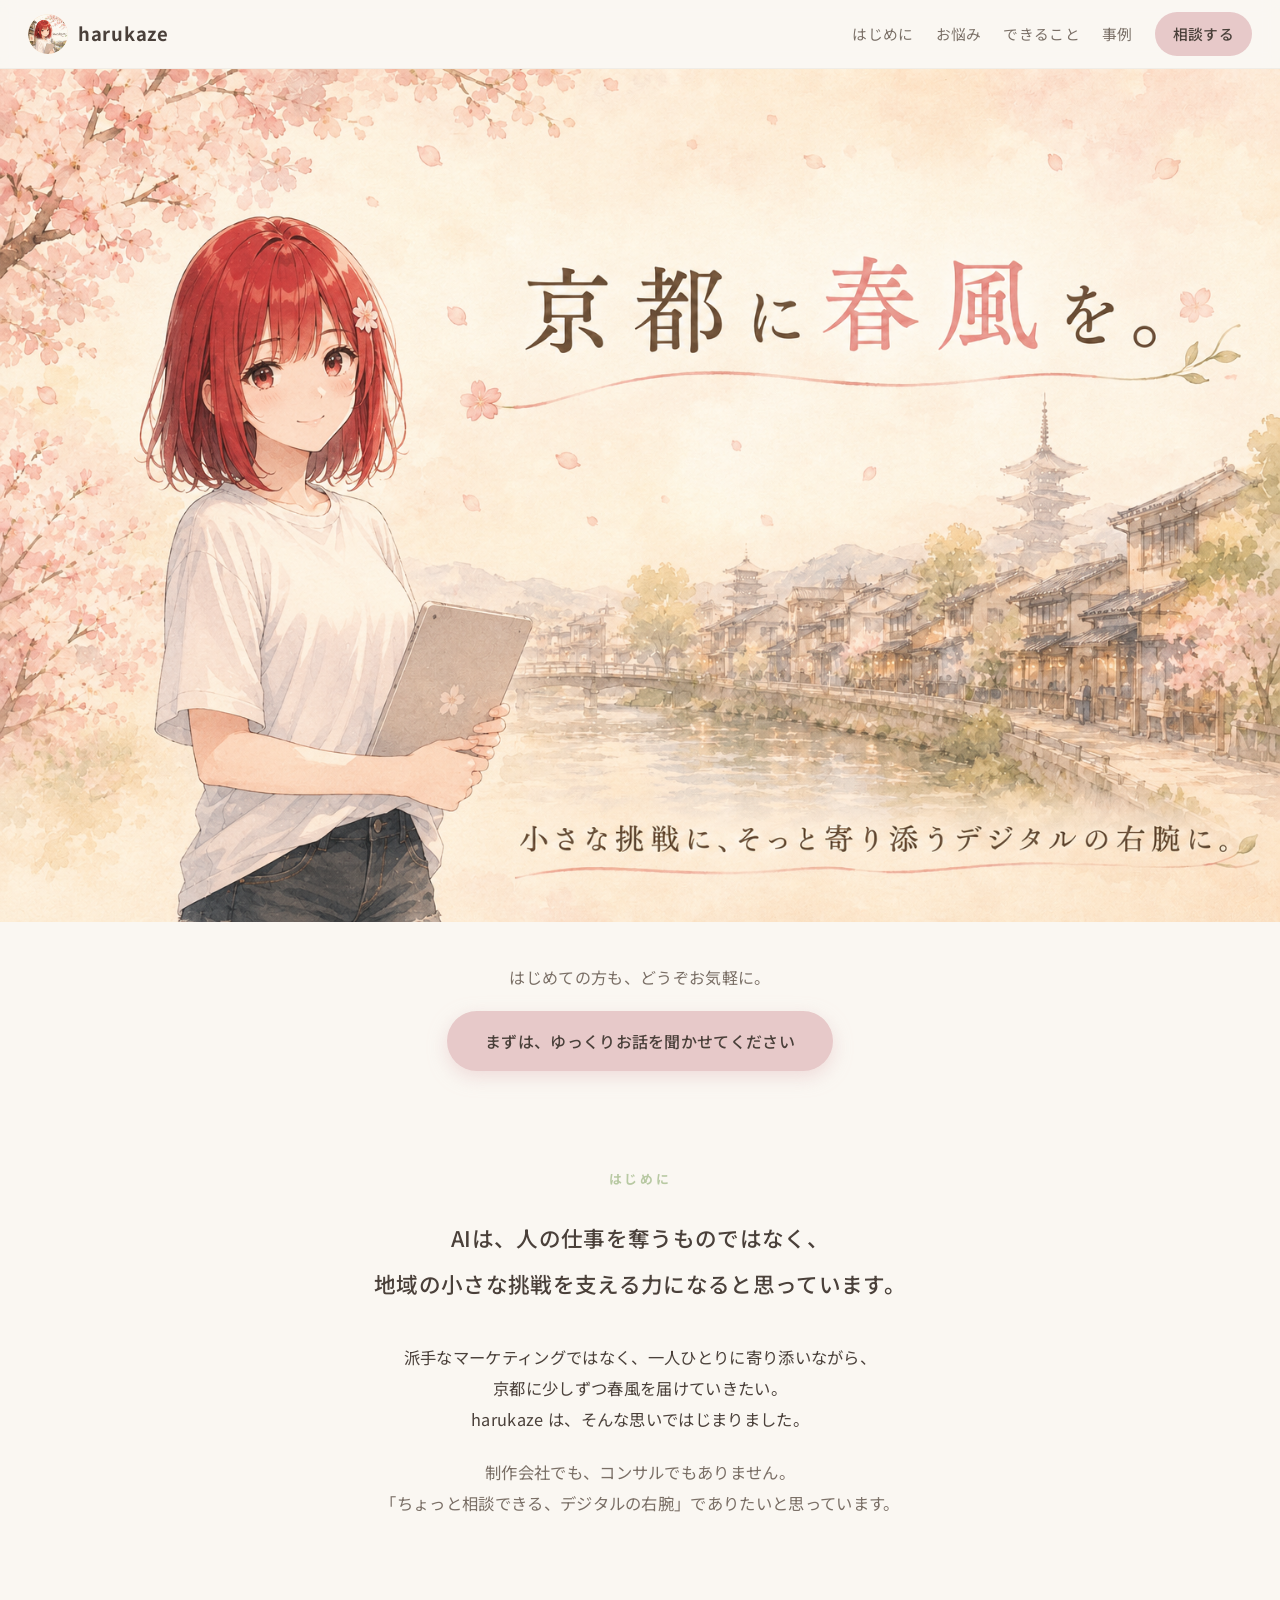
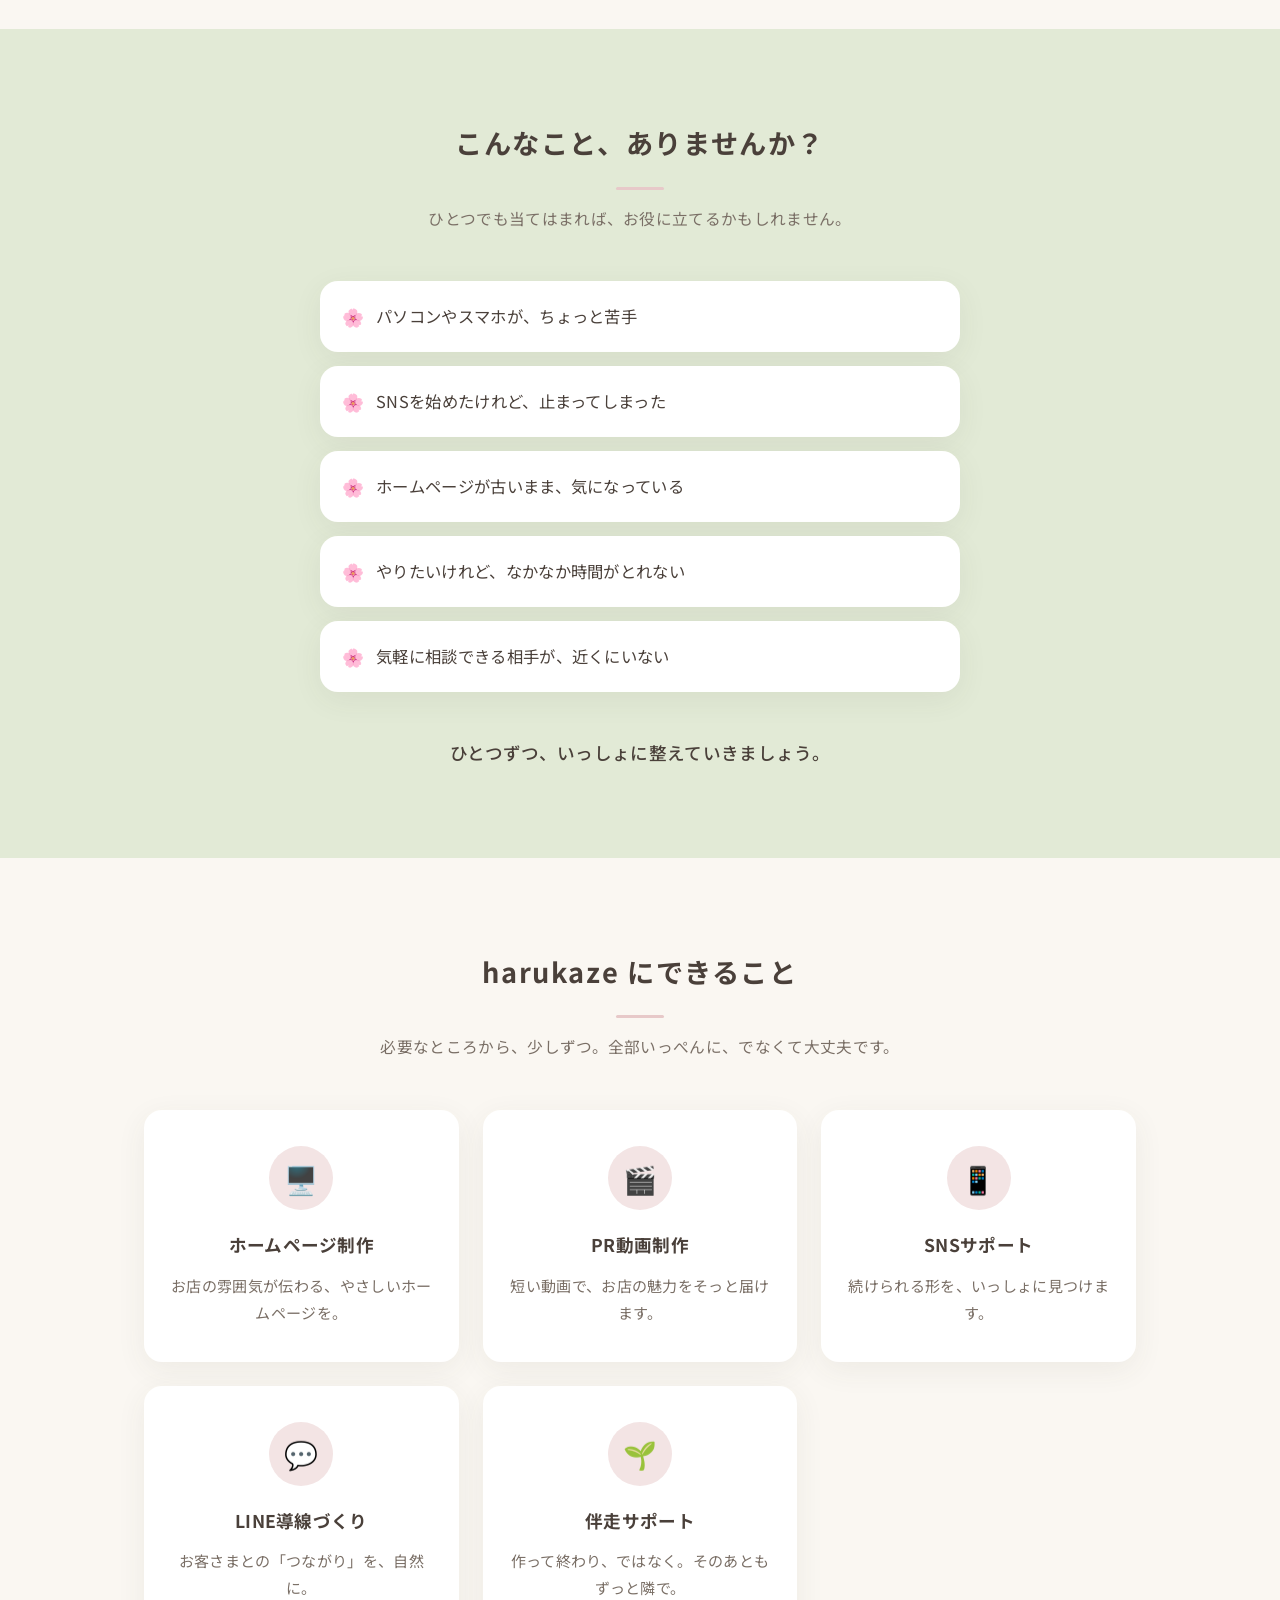
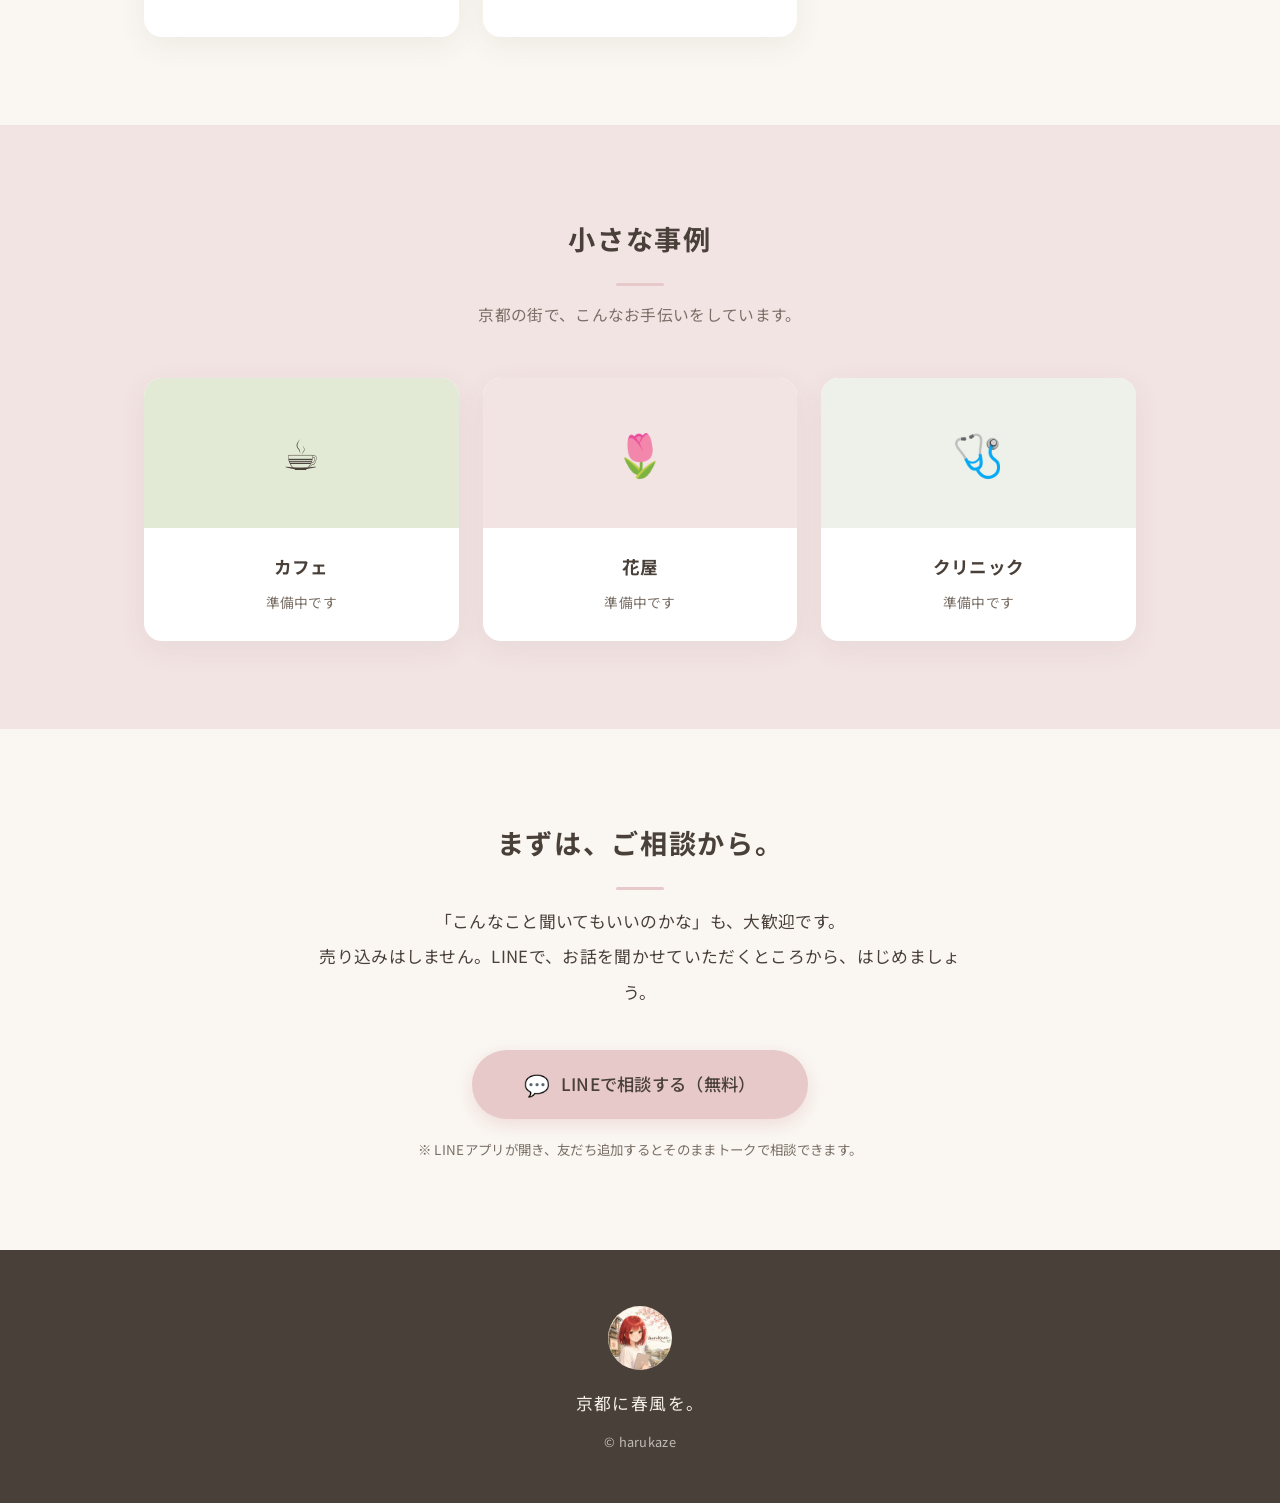
==== website/index.html @ d9de925f "LINE公式アカウントの友だち追加URLを相談ボタンに接続 Co-Authored-By: Claude Opus 4.8 <noreply@anthropic.com>" ====
<!DOCTYPE html>
<html lang="ja">
<head>
  <meta charset="UTF-8" />
  <meta name="viewport" content="width=device-width, initial-scale=1.0" />
  <title>harukaze｜京都に春風を。</title>
  <meta name="description" content="京都の小さなお店や事業者さんに、AIとデジタルの力で春風を。ホームページ・PR動画・SNS・LINE導線づくりを、一人ひとりに寄り添ってお手伝いします。まずは気軽にご相談ください。" />

  <!-- OGP -->
  <meta property="og:title" content="harukaze｜京都に春風を。" />
  <meta property="og:description" content="小さな挑戦に、そっと寄り添うデジタルの右腕に。" />
  <meta property="og:type" content="website" />
  <meta property="og:image" content="../assets/images/hero.png" />

  <!-- Fonts -->
  <link rel="preconnect" href="https://fonts.googleapis.com" />
  <link rel="preconnect" href="https://fonts.gstatic.com" crossorigin />
  <link href="https://fonts.googleapis.com/css2?family=Noto+Sans+JP:wght@400;500;700&display=swap" rel="stylesheet" />

  <link rel="icon" href="../assets/logo/harukaze-logo.png" />
  <link rel="stylesheet" href="style.css" />
</head>
<body>

  <!-- ===== ヘッダー ===== -->
  <header class="site-header">
    <a class="brand" href="#top">
      <img src="../assets/logo/harukaze-logo.png" alt="harukaze ロゴ" class="brand-logo" />
      <span class="brand-name">harukaze</span>
    </a>
    <nav class="nav">
      <a href="#about">はじめに</a>
      <a href="#worries">お悩み</a>
      <a href="#services">できること</a>
      <a href="#works">事例</a>
      <a href="#contact" class="nav-cta">相談する</a>
    </nav>
  </header>

  <main id="top">

    <!-- ===== ヒーロー ===== -->
    <section class="hero">
      <img src="../assets/images/hero.png"
           alt="京都に春風を。小さな挑戦に、そっと寄り添うデジタルの右腕に。"
           class="hero-img" />
      <div class="hero-cta">
        <p class="hero-lead">はじめての方も、どうぞお気軽に。</p>
        <a href="#contact" class="btn btn-primary">まずは、ゆっくりお話を聞かせてください</a>
      </div>
    </section>

    <!-- ===== はじめに（ビジョン） ===== -->
    <section id="about" class="section section-about">
      <div class="container narrow">
        <p class="section-eyebrow">はじめに</p>
        <p class="lead-text">
          AIは、人の仕事を奪うものではなく、<br />
          地域の小さな挑戦を支える力になると思っています。
        </p>
        <p class="body-text">
          派手なマーケティングではなく、一人ひとりに寄り添いながら、<br class="pc-only" />
          京都に少しずつ春風を届けていきたい。<br />
          harukaze は、そんな思いではじまりました。
        </p>
        <p class="body-text soft">
          制作会社でも、コンサルでもありません。<br />
          「ちょっと相談できる、デジタルの右腕」でありたいと思っています。
        </p>
      </div>
    </section>

    <!-- ===== こんなお悩み ===== -->
    <section id="worries" class="section section-worries">
      <div class="container">
        <h2 class="section-title">こんなこと、ありませんか？</h2>
        <p class="section-sub">ひとつでも当てはまれば、お役に立てるかもしれません。</p>
        <ul class="worry-list">
          <li class="worry-card">パソコンやスマホが、ちょっと苦手</li>
          <li class="worry-card">SNSを始めたけれど、止まってしまった</li>
          <li class="worry-card">ホームページが古いまま、気になっている</li>
          <li class="worry-card">やりたいけれど、なかなか時間がとれない</li>
          <li class="worry-card">気軽に相談できる相手が、近くにいない</li>
        </ul>
        <p class="worry-foot">
          ひとつずつ、いっしょに整えていきましょう。
        </p>
      </div>
    </section>

    <!-- ===== できること ===== -->
    <section id="services" class="section section-services">
      <div class="container">
        <h2 class="section-title">harukaze にできること</h2>
        <p class="section-sub">必要なところから、少しずつ。全部いっぺんに、でなくて大丈夫です。</p>

        <div class="service-grid">
          <article class="service-card">
            <span class="service-icon" aria-hidden="true">🖥️</span>
            <h3>ホームページ制作</h3>
            <p>お店の雰囲気が伝わる、やさしいホームページを。</p>
          </article>
          <article class="service-card">
            <span class="service-icon" aria-hidden="true">🎬</span>
            <h3>PR動画制作</h3>
            <p>短い動画で、お店の魅力をそっと届けます。</p>
          </article>
          <article class="service-card">
            <span class="service-icon" aria-hidden="true">📱</span>
            <h3>SNSサポート</h3>
            <p>続けられる形を、いっしょに見つけます。</p>
          </article>
          <article class="service-card">
            <span class="service-icon" aria-hidden="true">💬</span>
            <h3>LINE導線づくり</h3>
            <p>お客さまとの「つながり」を、自然に。</p>
          </article>
          <article class="service-card">
            <span class="service-icon" aria-hidden="true">🌱</span>
            <h3>伴走サポート</h3>
            <p>作って終わり、ではなく。そのあともずっと隣で。</p>
          </article>
        </div>
      </div>
    </section>

    <!-- ===== 事例 ===== -->
    <section id="works" class="section section-works">
      <div class="container">
        <h2 class="section-title">小さな事例</h2>
        <p class="section-sub">京都の街で、こんなお手伝いをしています。</p>

        <div class="work-grid">
          <article class="work-card">
            <div class="work-thumb work-thumb-cafe" aria-hidden="true">☕</div>
            <h3>カフェ</h3>
            <p class="work-status">準備中です</p>
          </article>
          <article class="work-card">
            <div class="work-thumb work-thumb-flower" aria-hidden="true">🌷</div>
            <h3>花屋</h3>
            <p class="work-status">準備中です</p>
          </article>
          <article class="work-card">
            <div class="work-thumb work-thumb-clinic" aria-hidden="true">🩺</div>
            <h3>クリニック</h3>
            <p class="work-status">準備中です</p>
          </article>
        </div>
      </div>
    </section>

    <!-- ===== お問い合わせ ===== -->
    <section id="contact" class="section section-contact">
      <div class="container narrow">
        <h2 class="section-title">まずは、ご相談から。</h2>
        <p class="contact-text">
          「こんなこと聞いてもいいのかな」も、大歓迎です。<br />
          売り込みはしません。LINEで、お話を聞かせていただくところから、はじめましょう。
        </p>
        <a href="https://lin.ee/qyhQEqS" class="btn btn-line btn-large" target="_blank" rel="noopener">
          <span class="btn-icon" aria-hidden="true">💬</span>
          LINEで相談する（無料）
        </a>
        <p class="contact-note">※ LINEアプリが開き、友だち追加するとそのままトークで相談できます。</p>
      </div>
    </section>

  </main>

  <!-- ===== フッター ===== -->
  <footer class="site-footer">
    <img src="../assets/logo/harukaze-logo.png" alt="harukaze ロゴ" class="footer-logo" />
    <p class="footer-copy">京都に春風を。</p>
    <p class="footer-small">&copy; harukaze</p>
  </footer>

</body>
</html>
---- website/style.css ----
/* ===========================================================
   harukaze — TOP page
   優先順位: 安心感 > 親しみやすさ > 京都らしさ > 温かみ > シンプルさ
   =========================================================== */

:root {
  --bg:        #FAF7F2; /* 背景 */
  --sakura:    #E7C9C9; /* 桜色 */
  --wakakusa:  #B8C9A3; /* 若草色 */
  --brown:     #4A403A; /* ダークブラウン（文字） */

  --sakura-soft:   #F3E4E4;
  --wakakusa-soft: #E2EAD6;
  --brown-soft:    #7A6F66;

  --card:      #FFFFFF;
  --shadow:    0 8px 30px rgba(74, 64, 58, 0.07);
  --radius:    18px;

  --maxw:      1040px;
  --maxw-narrow: 720px;
}

* { box-sizing: border-box; }

html { scroll-behavior: smooth; }

body {
  margin: 0;
  font-family: "Noto Sans JP", system-ui, sans-serif;
  color: var(--brown);
  background: var(--bg);
  line-height: 1.9;
  font-weight: 400;
  letter-spacing: 0.02em;
  -webkit-font-smoothing: antialiased;
}

img { max-width: 100%; display: block; }

a { color: inherit; text-decoration: none; }

.container {
  width: 100%;
  max-width: var(--maxw);
  margin: 0 auto;
  padding: 0 24px;
}
.container.narrow { max-width: var(--maxw-narrow); }

.pc-only { display: inline; }
@media (max-width: 600px) { .pc-only { display: none; } }

/* ===== ヘッダー ===== */
.site-header {
  position: sticky;
  top: 0;
  z-index: 50;
  display: flex;
  align-items: center;
  justify-content: space-between;
  padding: 12px 28px;
  background: rgba(250, 247, 242, 0.85);
  backdrop-filter: blur(8px);
  border-bottom: 1px solid rgba(74, 64, 58, 0.06);
}
.brand { display: flex; align-items: center; gap: 10px; }
.brand-logo { width: 40px; height: 40px; border-radius: 50%; object-fit: cover; }
.brand-name { font-weight: 700; font-size: 1.15rem; letter-spacing: 0.04em; }

.nav { display: flex; align-items: center; gap: 22px; }
.nav a { font-size: 0.92rem; color: var(--brown-soft); transition: color 0.2s ease; }
.nav a:hover { color: var(--brown); }
.nav-cta {
  background: var(--sakura);
  color: var(--brown) !important;
  padding: 8px 18px;
  border-radius: 999px;
  font-weight: 500;
}
.nav-cta:hover { background: #dfb9b9; }

@media (max-width: 720px) {
  .nav { gap: 14px; }
  .nav a:not(.nav-cta) { display: none; }
}

/* ===== ヒーロー ===== */
.hero { position: relative; }
.hero-img { width: 100%; height: auto; }

.hero-cta {
  text-align: center;
  padding: 40px 24px 8px;
}
.hero-lead {
  margin: 0 0 18px;
  color: var(--brown-soft);
  font-size: 1rem;
}

/* ===== 共通セクション ===== */
.section { padding: 88px 0; }
@media (max-width: 600px) { .section { padding: 60px 0; } }

.section-eyebrow {
  text-align: center;
  color: var(--wakakusa);
  font-weight: 700;
  letter-spacing: 0.2em;
  font-size: 0.8rem;
  margin: 0 0 24px;
}
.section-title {
  text-align: center;
  font-size: 1.7rem;
  font-weight: 700;
  margin: 0 0 14px;
  letter-spacing: 0.06em;
}
.section-title::after {
  content: "";
  display: block;
  width: 48px;
  height: 3px;
  margin: 18px auto 0;
  border-radius: 3px;
  background: var(--sakura);
}
.section-sub {
  text-align: center;
  color: var(--brown-soft);
  margin: 0 0 48px;
  font-size: 0.98rem;
}

/* ===== はじめに ===== */
.section-about { background: var(--bg); }
.section-about .lead-text {
  text-align: center;
  font-size: 1.35rem;
  font-weight: 500;
  line-height: 2.1;
  margin: 0 0 36px;
}
.section-about .body-text {
  text-align: center;
  font-size: 1.02rem;
  margin: 0 0 22px;
}
.section-about .body-text.soft { color: var(--brown-soft); }

/* ===== お悩み ===== */
.section-worries { background: var(--wakakusa-soft); }
.worry-list {
  list-style: none;
  margin: 0 auto;
  padding: 0;
  max-width: 640px;
  display: flex;
  flex-direction: column;
  gap: 14px;
}
.worry-card {
  background: var(--card);
  border-radius: var(--radius);
  padding: 20px 26px;
  box-shadow: var(--shadow);
  font-size: 1.02rem;
  position: relative;
  padding-left: 56px;
}
.worry-card::before {
  content: "🌸";
  position: absolute;
  left: 22px;
  top: 50%;
  transform: translateY(-50%);
  font-size: 1.1rem;
}
.worry-foot {
  text-align: center;
  margin: 44px 0 0;
  font-size: 1.1rem;
  font-weight: 500;
}

/* ===== できること ===== */
.section-services { background: var(--bg); }
.service-grid {
  display: grid;
  grid-template-columns: repeat(3, 1fr);
  gap: 24px;
}
@media (max-width: 860px) { .service-grid { grid-template-columns: repeat(2, 1fr); } }
@media (max-width: 540px) { .service-grid { grid-template-columns: 1fr; } }

.service-card {
  background: var(--card);
  border-radius: var(--radius);
  padding: 36px 26px;
  text-align: center;
  box-shadow: var(--shadow);
  transition: transform 0.25s ease, box-shadow 0.25s ease;
}
.service-card:hover {
  transform: translateY(-4px);
  box-shadow: 0 14px 36px rgba(74, 64, 58, 0.1);
}
.service-icon {
  display: flex;
  align-items: center;
  justify-content: center;
  width: 64px;
  height: 64px;
  border-radius: 50%;
  background: var(--sakura-soft);
  font-size: 1.7rem;
  margin: 0 auto 18px;
  line-height: 1;
  text-align: center;
}
.service-card h3 { margin: 0 0 10px; font-size: 1.1rem; font-weight: 700; }
.service-card p { margin: 0; color: var(--brown-soft); font-size: 0.94rem; line-height: 1.8; }

/* ===== 事例 ===== */
.section-works { background: var(--sakura-soft); }
.work-grid {
  display: grid;
  grid-template-columns: repeat(3, 1fr);
  gap: 24px;
}
@media (max-width: 700px) { .work-grid { grid-template-columns: 1fr; } }

.work-card {
  background: var(--card);
  border-radius: var(--radius);
  overflow: hidden;
  box-shadow: var(--shadow);
  text-align: center;
  padding-bottom: 26px;
}
.work-thumb {
  height: 150px;
  display: flex;
  align-items: center;
  justify-content: center;
  font-size: 2.6rem;
}
.work-thumb-cafe   { background: var(--wakakusa-soft); }
.work-thumb-flower { background: var(--sakura-soft); }
.work-thumb-clinic { background: #EEF1EA; }
.work-card h3 { margin: 22px 0 6px; font-size: 1.1rem; }
.work-status {
  margin: 0;
  color: var(--brown-soft);
  font-size: 0.86rem;
}

/* ===== お問い合わせ ===== */
.section-contact {
  background: var(--bg);
  text-align: center;
}
.contact-text {
  font-size: 1.05rem;
  margin: 0 0 40px;
  line-height: 2.1;
}
.contact-note {
  margin: 18px 0 0;
  color: var(--brown-soft);
  font-size: 0.84rem;
}

/* ===== ボタン ===== */
.btn {
  display: inline-block;
  border-radius: 999px;
  padding: 15px 38px;
  font-size: 1rem;
  font-weight: 500;
  cursor: pointer;
  transition: transform 0.2s ease, box-shadow 0.2s ease, background 0.2s ease;
}
.btn-primary {
  background: var(--sakura);
  color: var(--brown);
  box-shadow: 0 6px 18px rgba(231, 201, 201, 0.6);
}
.btn-primary:hover {
  transform: translateY(-2px);
  background: #e0bcbc;
}
.btn-large { padding: 18px 52px; font-size: 1.08rem; }

/* LINE相談ボタン（世界観に合わせ桜色ベース） */
.btn-line {
  background: var(--sakura);
  color: var(--brown);
  box-shadow: 0 6px 18px rgba(231, 201, 201, 0.6);
  display: inline-flex;
  align-items: center;
  gap: 10px;
}
.btn-line:hover {
  transform: translateY(-2px);
  background: #e0bcbc;
}
.btn-icon { font-size: 1.2em; line-height: 1; }

/* ===== フッター ===== */
.site-footer {
  text-align: center;
  padding: 56px 24px 48px;
  background: var(--brown);
  color: #F4EFE9;
}
.footer-logo { width: 64px; height: 64px; border-radius: 50%; margin: 0 auto 18px; }
.footer-copy { margin: 0 0 10px; font-size: 1.05rem; letter-spacing: 0.08em; }
.footer-small { margin: 0; font-size: 0.8rem; opacity: 0.7; }
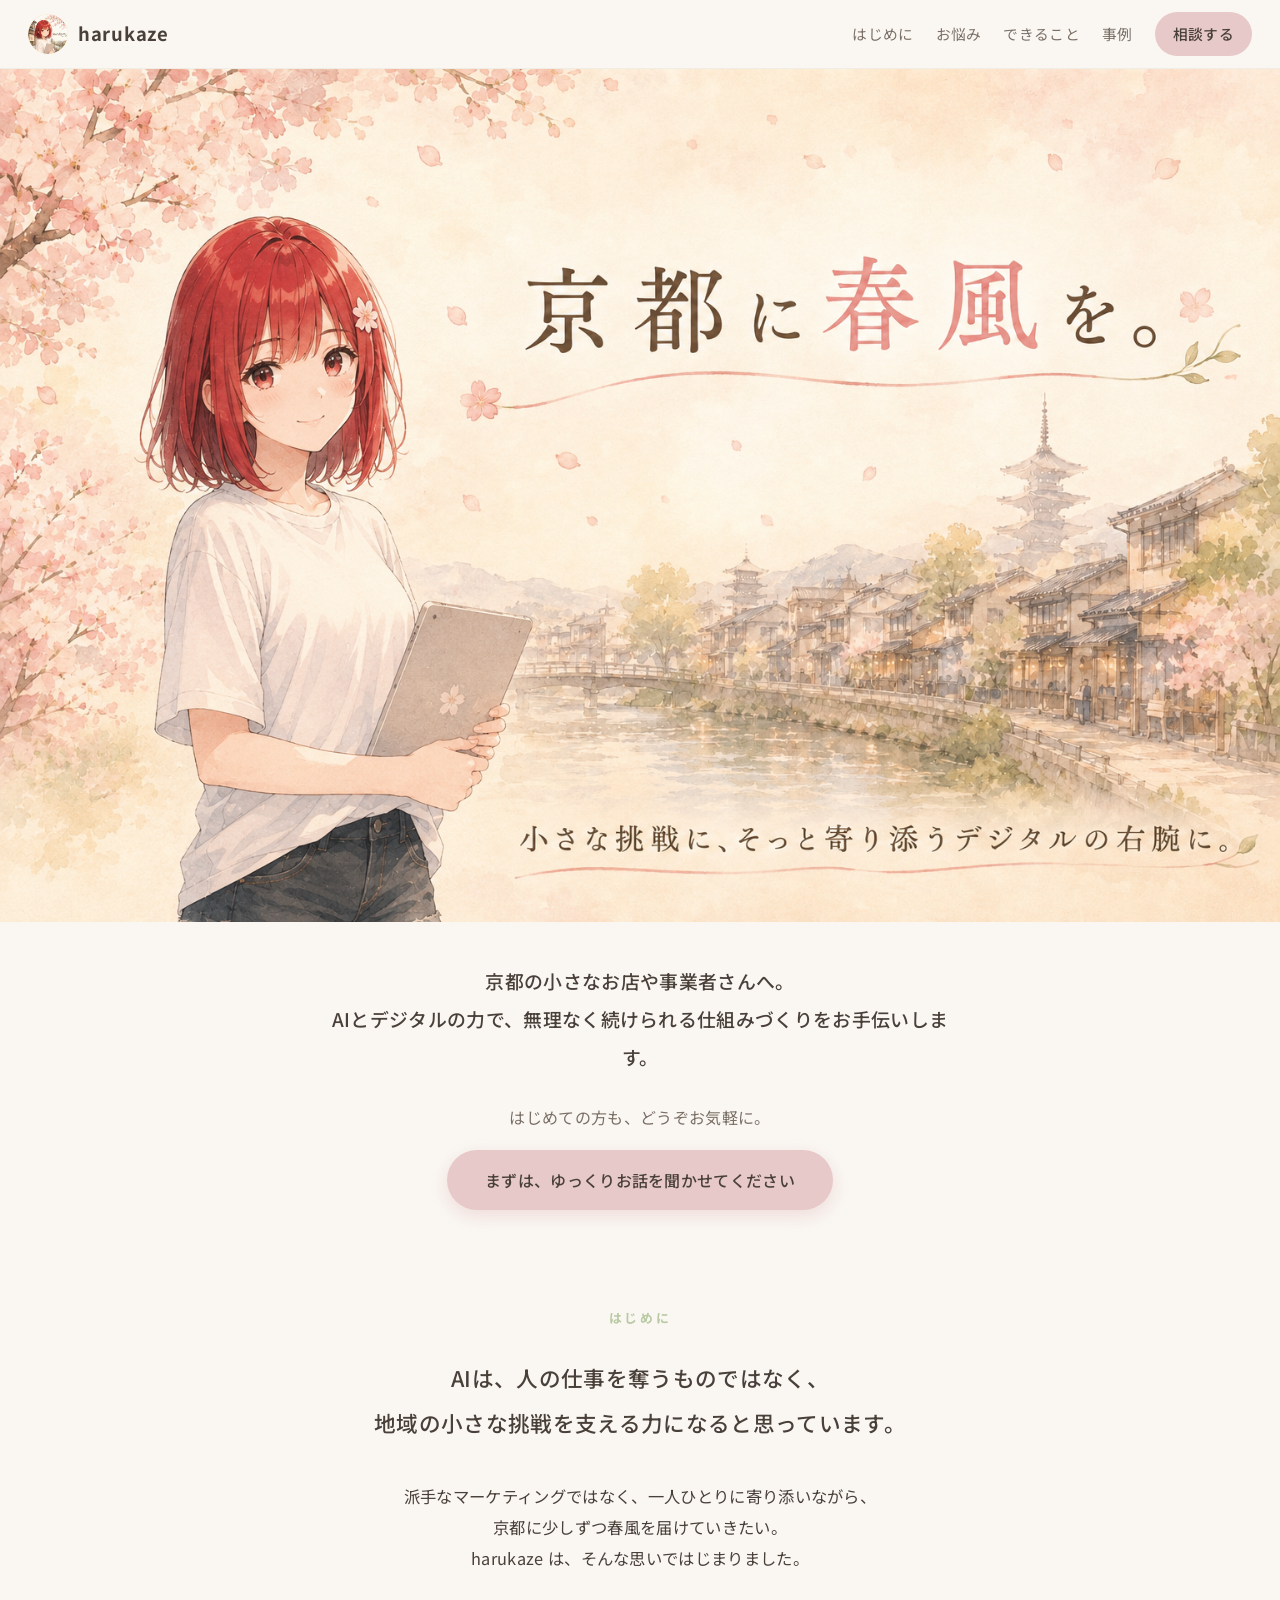
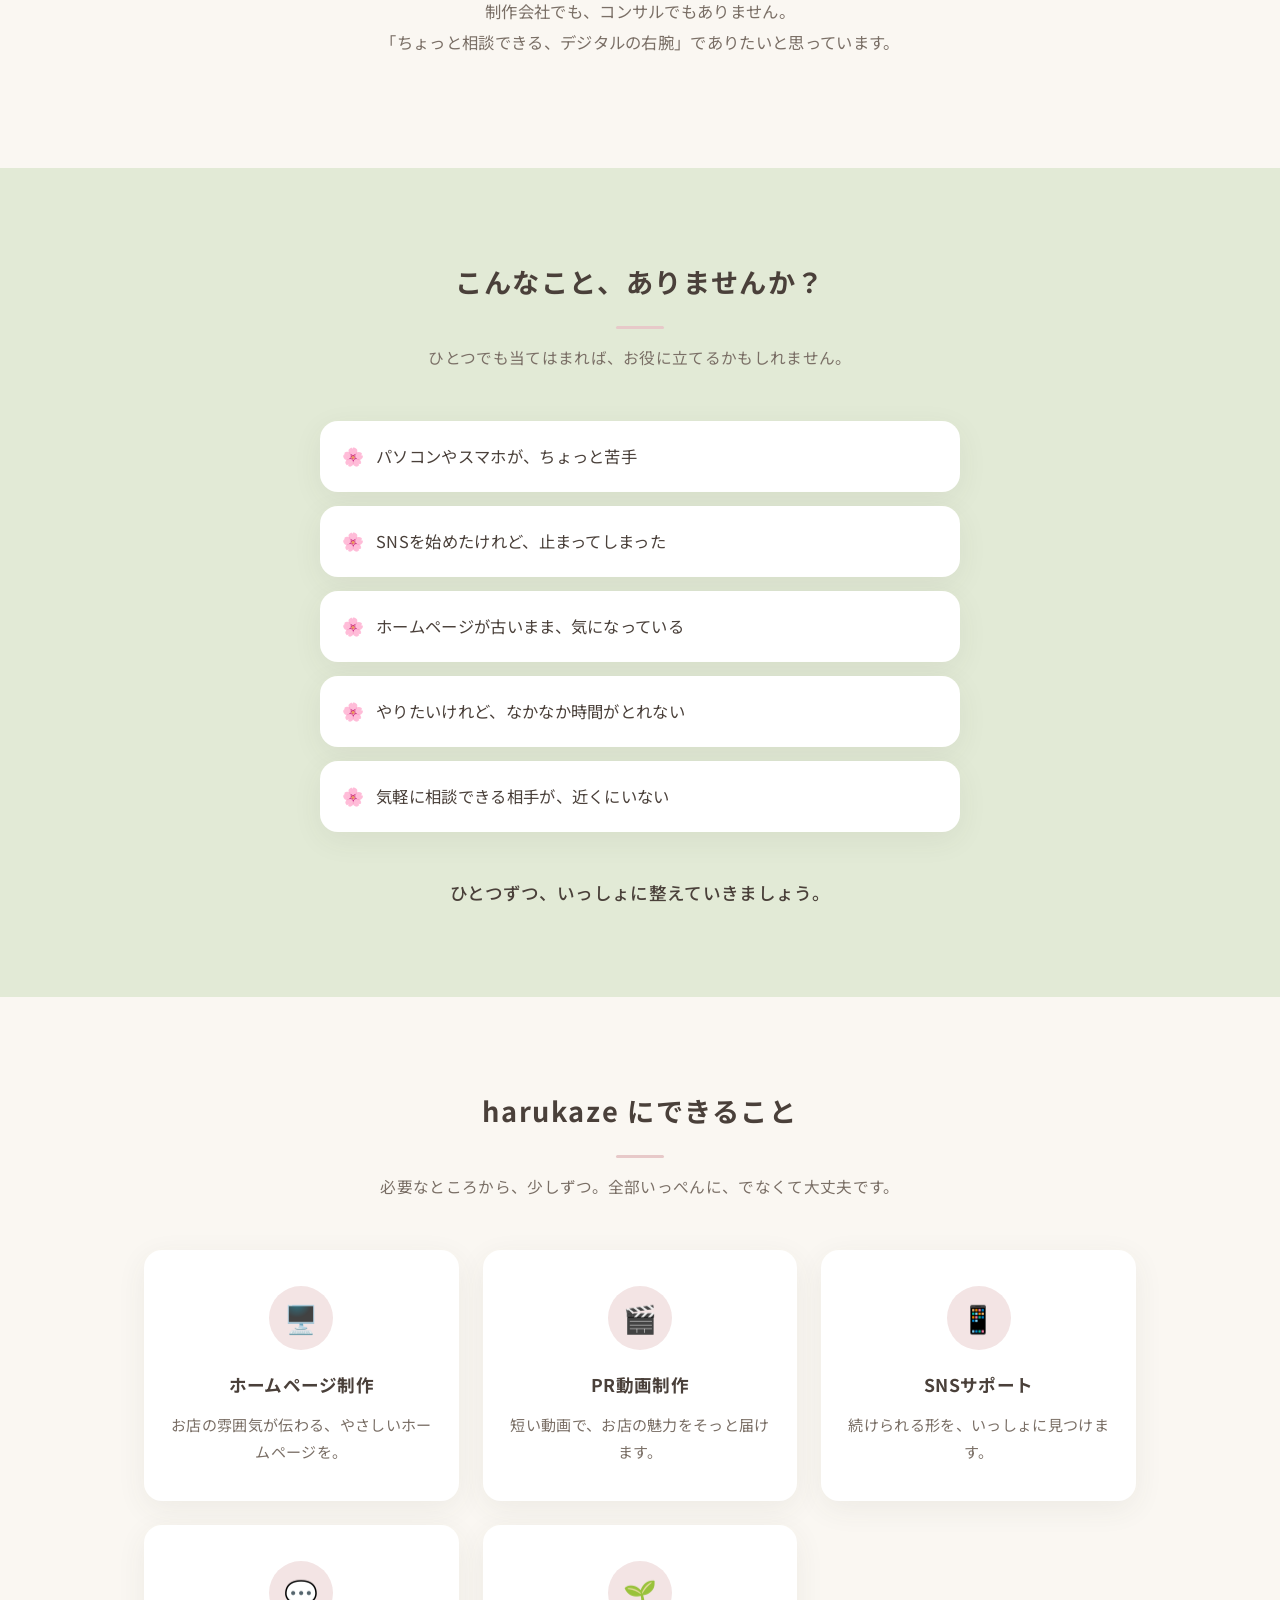
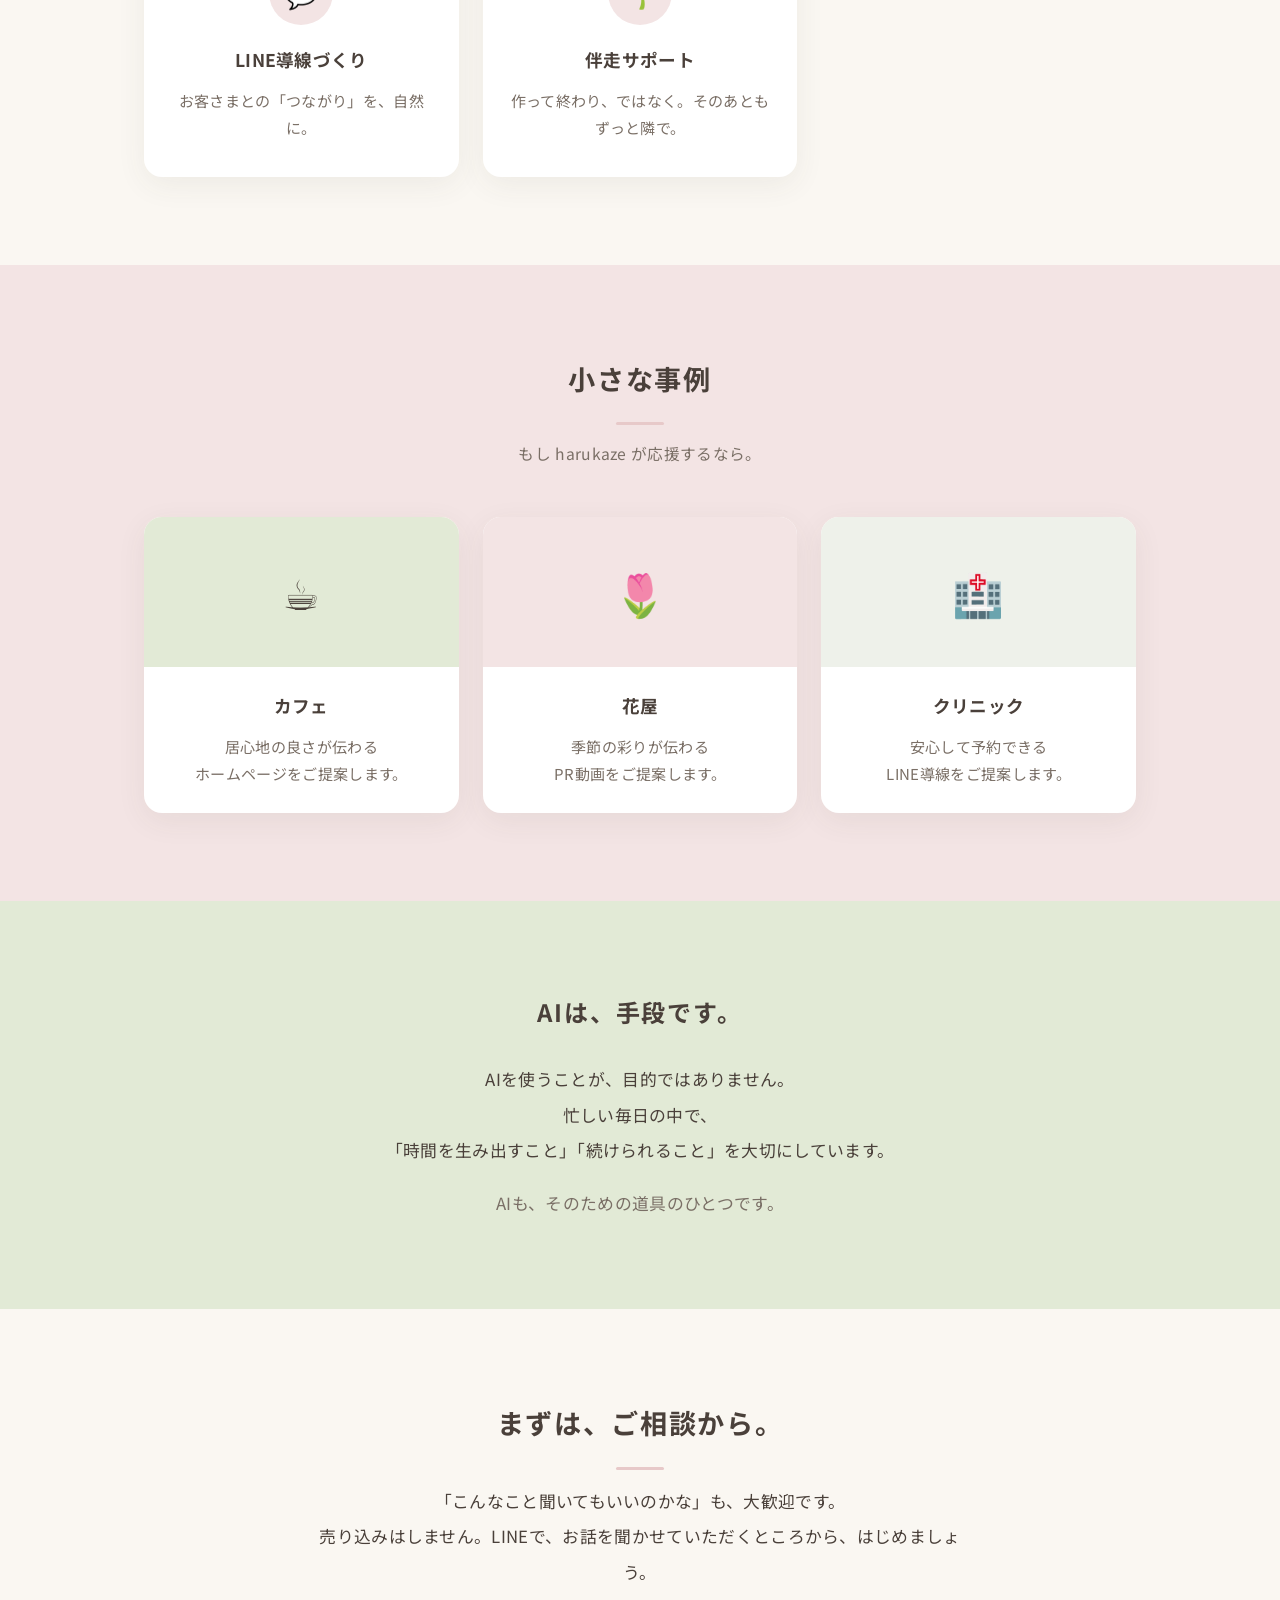
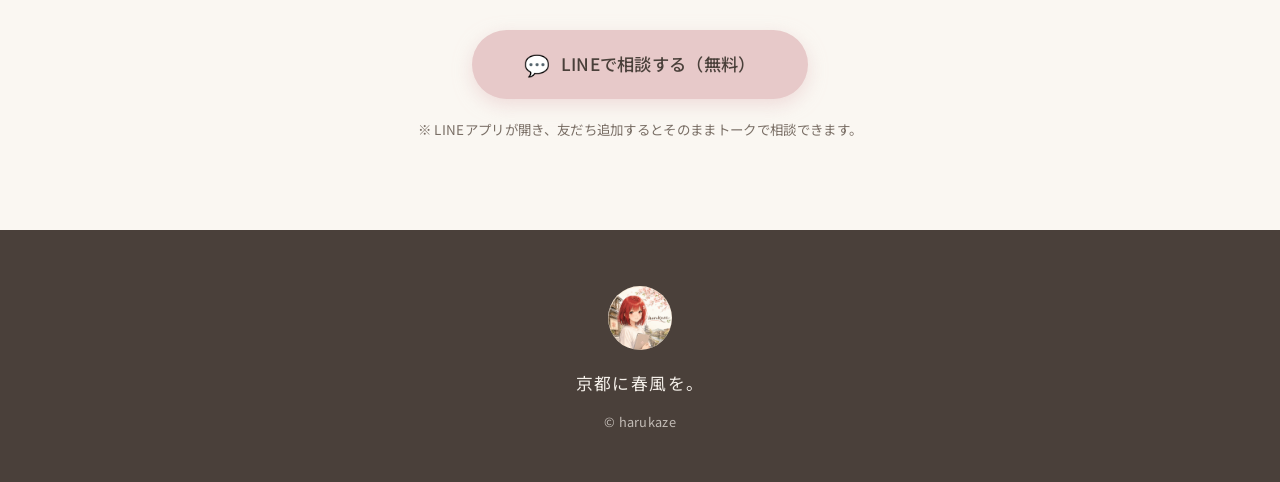
==== commit a79ad3df: "TOP改善: ファーストビューにサブコピー追加・事例を提案型に・AIの考え方セクション追加 - hero: 誰向けかが一目で伝わるサブコピー追加 - works: 準備中→3業種それぞれの提案文に変更" ====
--- a/website/index.html
+++ b/website/index.html
@@ -10,14 +10,14 @@
   <meta property="og:title" content="harukaze｜京都に春風を。" />
   <meta property="og:description" content="小さな挑戦に、そっと寄り添うデジタルの右腕に。" />
   <meta property="og:type" content="website" />
-  <meta property="og:image" content="../assets/images/hero.png" />
+  <meta property="og:image" content="assets/images/hero.png" />
 
   <!-- Fonts -->
   <link rel="preconnect" href="https://fonts.googleapis.com" />
   <link rel="preconnect" href="https://fonts.gstatic.com" crossorigin />
   <link href="https://fonts.googleapis.com/css2?family=Noto+Sans+JP:wght@400;500;700&display=swap" rel="stylesheet" />
 
-  <link rel="icon" href="../assets/logo/harukaze-logo.png" />
+  <link rel="icon" href="assets/logo/harukaze-logo.png" />
   <link rel="stylesheet" href="style.css" />
 </head>
 <body>
@@ -25,7 +25,7 @@
   <!-- ===== ヘッダー ===== -->
   <header class="site-header">
     <a class="brand" href="#top">
-      <img src="../assets/logo/harukaze-logo.png" alt="harukaze ロゴ" class="brand-logo" />
+      <img src="assets/logo/harukaze-logo.png" alt="harukaze ロゴ" class="brand-logo" />
       <span class="brand-name">harukaze</span>
     </a>
     <nav class="nav">
@@ -41,10 +41,14 @@
 
     <!-- ===== ヒーロー ===== -->
     <section class="hero">
-      <img src="../assets/images/hero.png"
+      <img src="assets/images/hero.png"
            alt="京都に春風を。小さな挑戦に、そっと寄り添うデジタルの右腕に。"
            class="hero-img" />
       <div class="hero-cta">
+        <p class="hero-subcopy">
+          京都の小さなお店や事業者さんへ。<br />
+          AIとデジタルの力で、無理なく続けられる仕組みづくりをお手伝いします。
+        </p>
         <p class="hero-lead">はじめての方も、どうぞお気軽に。</p>
         <a href="#contact" class="btn btn-primary">まずは、ゆっくりお話を聞かせてください</a>
       </div>
@@ -128,25 +132,40 @@
     <section id="works" class="section section-works">
       <div class="container">
         <h2 class="section-title">小さな事例</h2>
-        <p class="section-sub">京都の街で、こんなお手伝いをしています。</p>
+        <p class="section-sub">もし harukaze が応援するなら。</p>
 
         <div class="work-grid">
           <article class="work-card">
             <div class="work-thumb work-thumb-cafe" aria-hidden="true">☕</div>
             <h3>カフェ</h3>
-            <p class="work-status">準備中です</p>
+            <p class="work-proposal">居心地の良さが伝わる<br />ホームページをご提案します。</p>
           </article>
           <article class="work-card">
             <div class="work-thumb work-thumb-flower" aria-hidden="true">🌷</div>
             <h3>花屋</h3>
-            <p class="work-status">準備中です</p>
+            <p class="work-proposal">季節の彩りが伝わる<br />PR動画をご提案します。</p>
           </article>
           <article class="work-card">
-            <div class="work-thumb work-thumb-clinic" aria-hidden="true">🩺</div>
+            <div class="work-thumb work-thumb-clinic" aria-hidden="true">🏥</div>
             <h3>クリニック</h3>
-            <p class="work-status">準備中です</p>
+            <p class="work-proposal">安心して予約できる<br />LINE導線をご提案します。</p>
           </article>
         </div>
+      </div>
+    </section>
+
+    <!-- ===== AIへの考え方 ===== -->
+    <section class="section section-philosophy">
+      <div class="container narrow">
+        <p class="philosophy-lead">AIは、手段です。</p>
+        <p class="philosophy-text">
+          AIを使うことが、目的ではありません。<br />
+          忙しい毎日の中で、<br class="pc-only" />
+          「時間を生み出すこと」「続けられること」を大切にしています。
+        </p>
+        <p class="philosophy-text soft">
+          AIも、そのための道具のひとつです。
+        </p>
       </div>
     </section>
 
@@ -170,7 +189,7 @@
 
   <!-- ===== フッター ===== -->
   <footer class="site-footer">
-    <img src="../assets/logo/harukaze-logo.png" alt="harukaze ロゴ" class="footer-logo" />
+    <img src="assets/logo/harukaze-logo.png" alt="harukaze ロゴ" class="footer-logo" />
     <p class="footer-copy">京都に春風を。</p>
     <p class="footer-small">&copy; harukaze</p>
   </footer>
--- a/website/style.css
+++ b/website/style.css
@@ -93,6 +93,16 @@
   text-align: center;
   padding: 40px 24px 8px;
 }
+.hero-subcopy {
+  max-width: 620px;
+  margin: 0 auto 26px;
+  font-size: 1.18rem;
+  font-weight: 500;
+  line-height: 2;
+  color: var(--brown);
+}
+@media (max-width: 600px) { .hero-subcopy { font-size: 1.04rem; } }
+
 .hero-lead {
   margin: 0 0 18px;
   color: var(--brown-soft);
@@ -250,12 +260,32 @@
 .work-thumb-cafe   { background: var(--wakakusa-soft); }
 .work-thumb-flower { background: var(--sakura-soft); }
 .work-thumb-clinic { background: #EEF1EA; }
-.work-card h3 { margin: 22px 0 6px; font-size: 1.1rem; }
-.work-status {
+.work-card h3 { margin: 22px 0 10px; font-size: 1.1rem; }
+.work-proposal {
   margin: 0;
+  padding: 0 22px;
   color: var(--brown-soft);
-  font-size: 0.86rem;
-}
+  font-size: 0.94rem;
+  line-height: 1.8;
+}
+
+/* ===== AIへの考え方 ===== */
+.section-philosophy {
+  background: var(--wakakusa-soft);
+  text-align: center;
+}
+.philosophy-lead {
+  font-size: 1.5rem;
+  font-weight: 700;
+  letter-spacing: 0.08em;
+  margin: 0 0 28px;
+}
+.philosophy-text {
+  font-size: 1.05rem;
+  line-height: 2.1;
+  margin: 0 0 18px;
+}
+.philosophy-text.soft { color: var(--brown-soft); margin-bottom: 0; }
 
 /* ===== お問い合わせ ===== */
 .section-contact {
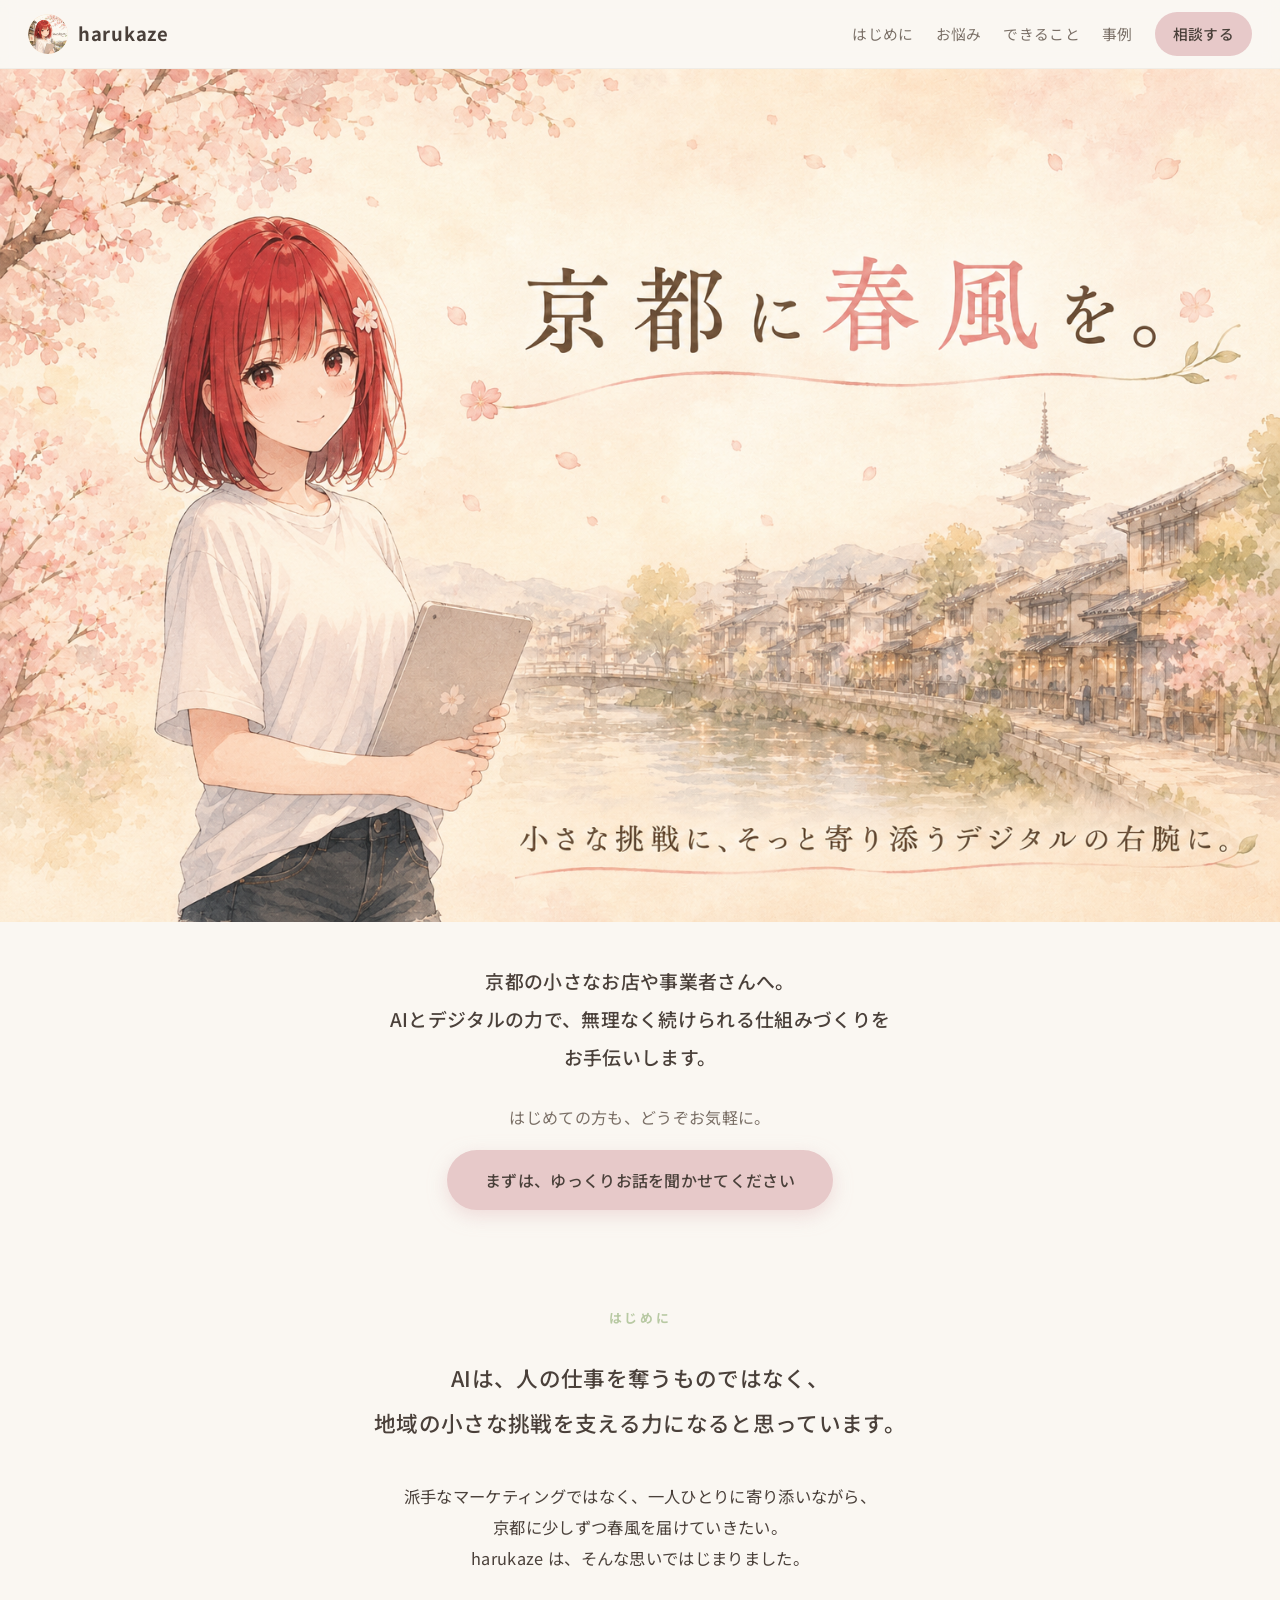
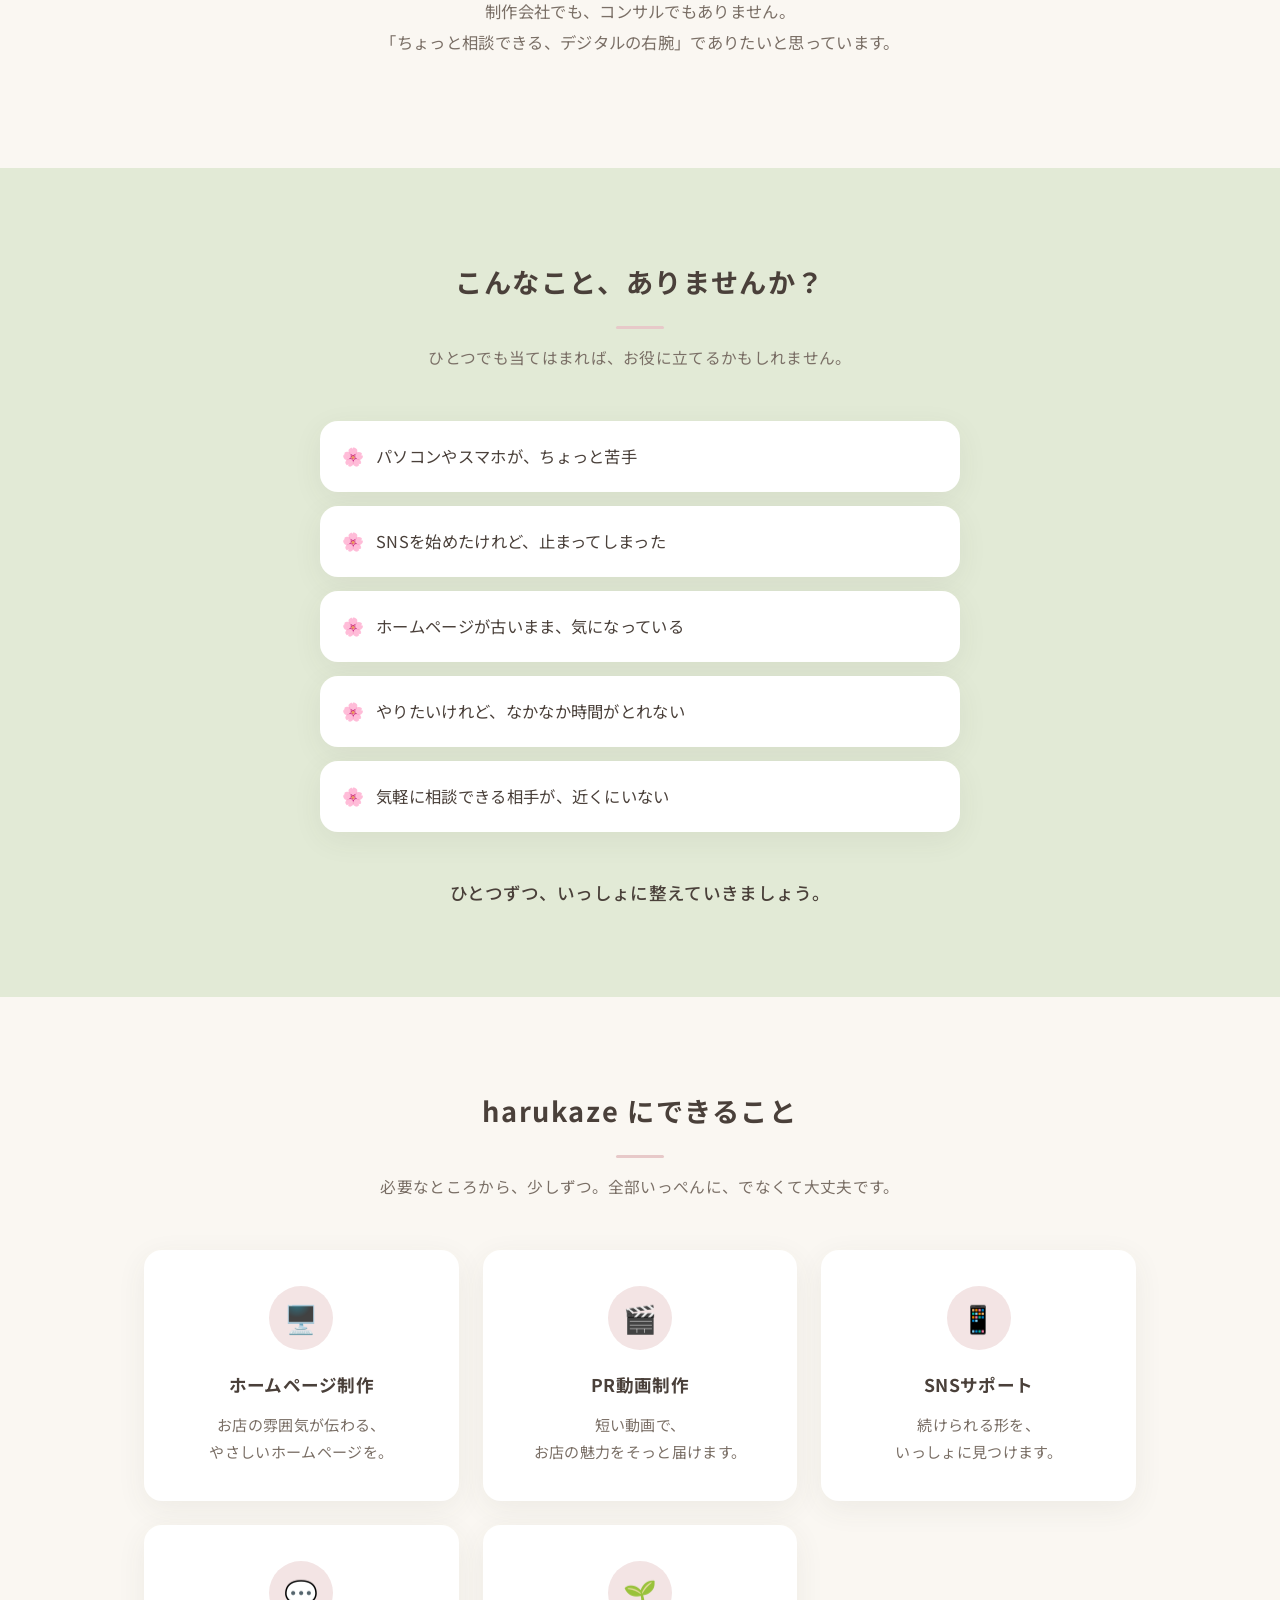
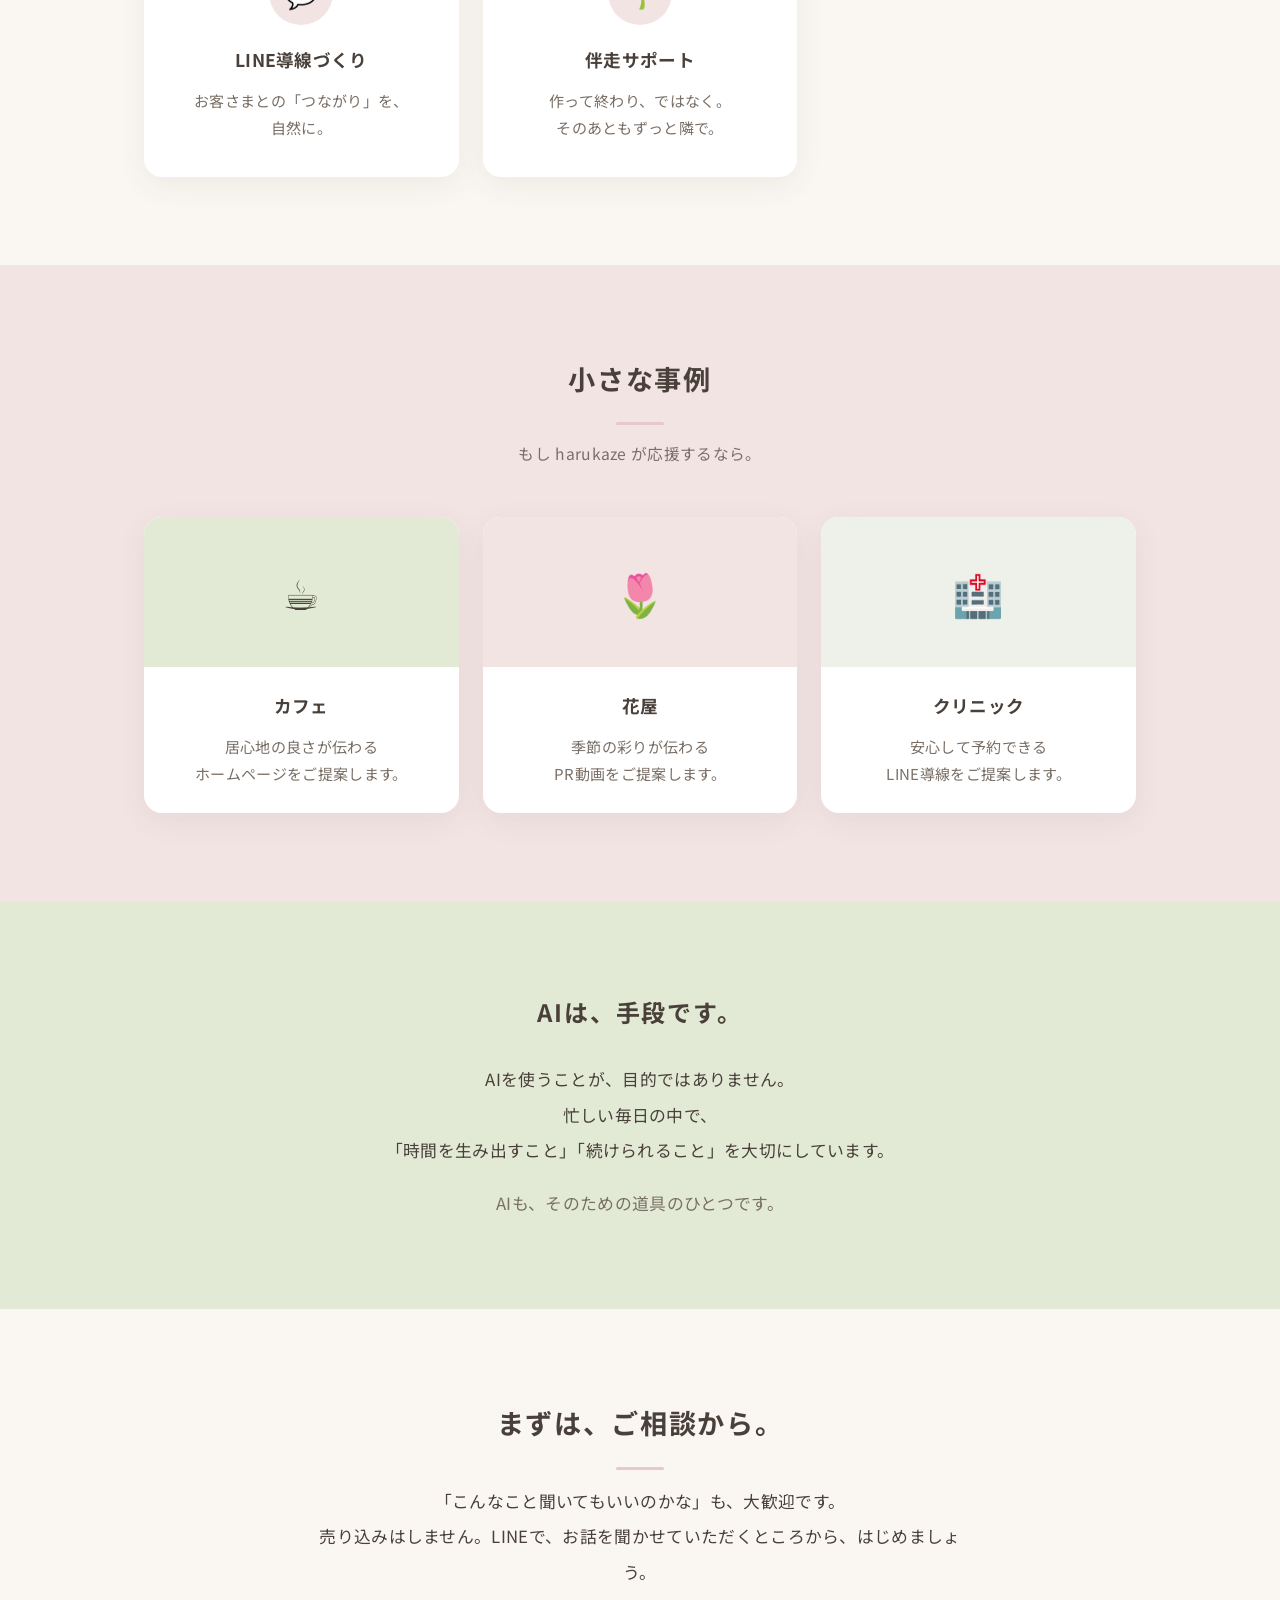
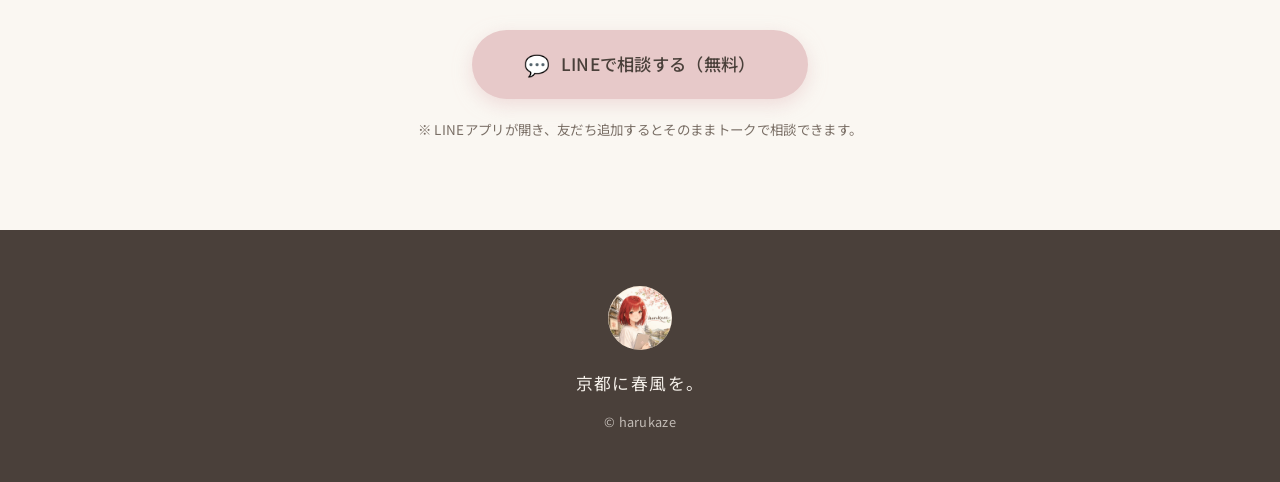
==== commit 57a5672b: "改行の不自然さを修正: 日本語を意味のまとまりで折り返す - hero サブコピーとサービス説明文に .phrase(inline-block) を適用 - 単語の途中での折り返しを防止 - 中央寄せ" ====
--- a/website/index.html
+++ b/website/index.html
@@ -46,8 +46,8 @@
            class="hero-img" />
       <div class="hero-cta">
         <p class="hero-subcopy">
-          京都の小さなお店や事業者さんへ。<br />
-          AIとデジタルの力で、無理なく続けられる仕組みづくりをお手伝いします。
+          <span class="phrase">京都の小さなお店や事業者さんへ。</span><br />
+          <span class="phrase">AIとデジタルの力で、</span><span class="phrase">無理なく続けられる仕組みづくりを</span><span class="phrase">お手伝いします。</span>
         </p>
         <p class="hero-lead">はじめての方も、どうぞお気軽に。</p>
         <a href="#contact" class="btn btn-primary">まずは、ゆっくりお話を聞かせてください</a>
@@ -102,27 +102,27 @@
           <article class="service-card">
             <span class="service-icon" aria-hidden="true">🖥️</span>
             <h3>ホームページ制作</h3>
-            <p>お店の雰囲気が伝わる、やさしいホームページを。</p>
+            <p><span class="phrase">お店の雰囲気が伝わる、</span><span class="phrase">やさしいホームページを。</span></p>
           </article>
           <article class="service-card">
             <span class="service-icon" aria-hidden="true">🎬</span>
             <h3>PR動画制作</h3>
-            <p>短い動画で、お店の魅力をそっと届けます。</p>
+            <p><span class="phrase">短い動画で、</span><span class="phrase">お店の魅力をそっと届けます。</span></p>
           </article>
           <article class="service-card">
             <span class="service-icon" aria-hidden="true">📱</span>
             <h3>SNSサポート</h3>
-            <p>続けられる形を、いっしょに見つけます。</p>
+            <p><span class="phrase">続けられる形を、</span><span class="phrase">いっしょに見つけます。</span></p>
           </article>
           <article class="service-card">
             <span class="service-icon" aria-hidden="true">💬</span>
             <h3>LINE導線づくり</h3>
-            <p>お客さまとの「つながり」を、自然に。</p>
+            <p><span class="phrase">お客さまとの「つながり」を、</span><span class="phrase">自然に。</span></p>
           </article>
           <article class="service-card">
             <span class="service-icon" aria-hidden="true">🌱</span>
             <h3>伴走サポート</h3>
-            <p>作って終わり、ではなく。そのあともずっと隣で。</p>
+            <p><span class="phrase">作って終わり、ではなく。</span><span class="phrase">そのあともずっと隣で。</span></p>
           </article>
         </div>
       </div>
--- a/website/style.css
+++ b/website/style.css
@@ -39,6 +39,21 @@
 img { max-width: 100%; display: block; }
 
 a { color: inherit; text-decoration: none; }
+
+/* 日本語を意味のまとまりで折り返す（単語の途中で切れないように） */
+.phrase { display: inline-block; }
+
+/* 中央寄せの短文は行の長さを自動でバランス調整 */
+.section-sub,
+.hero-lead,
+.contact-text,
+.worry-foot,
+.philosophy-text,
+.lead-text,
+.body-text,
+.work-proposal {
+  text-wrap: balance;
+}
 
 .container {
   width: 100%;
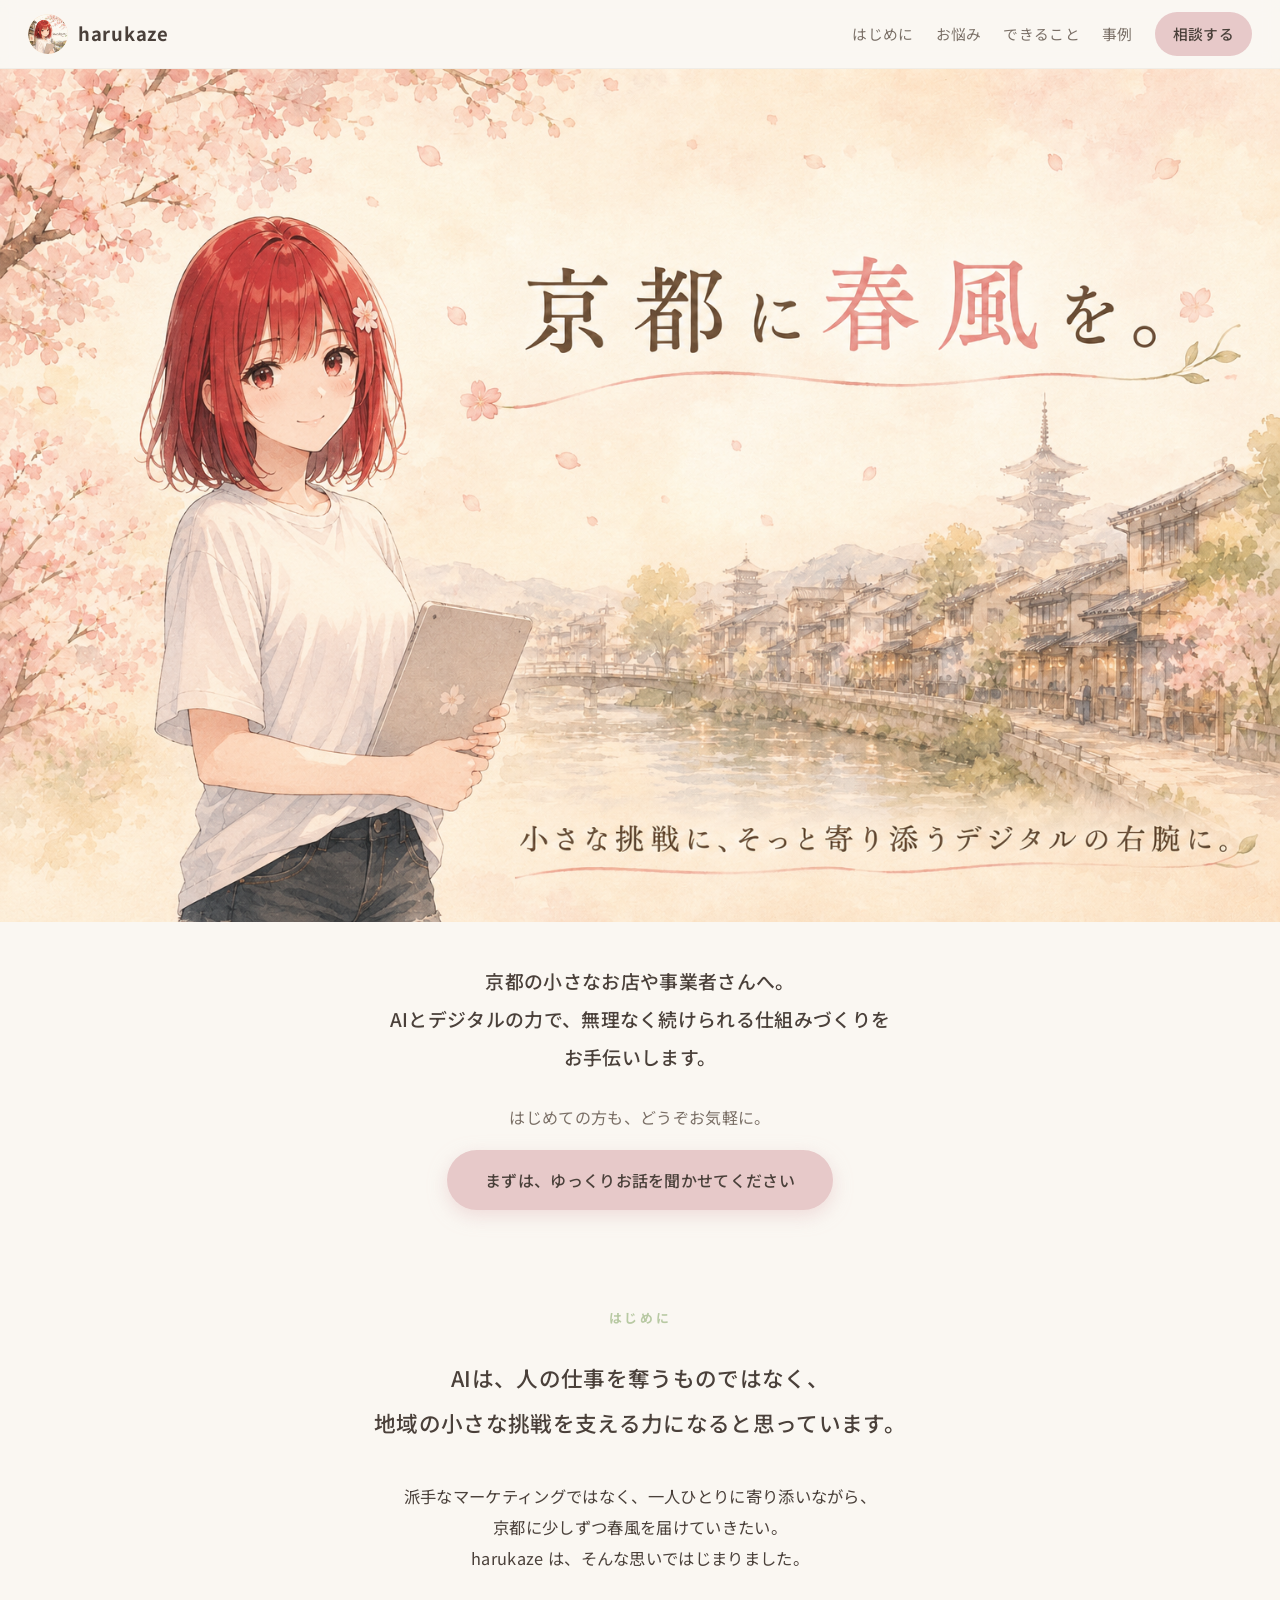
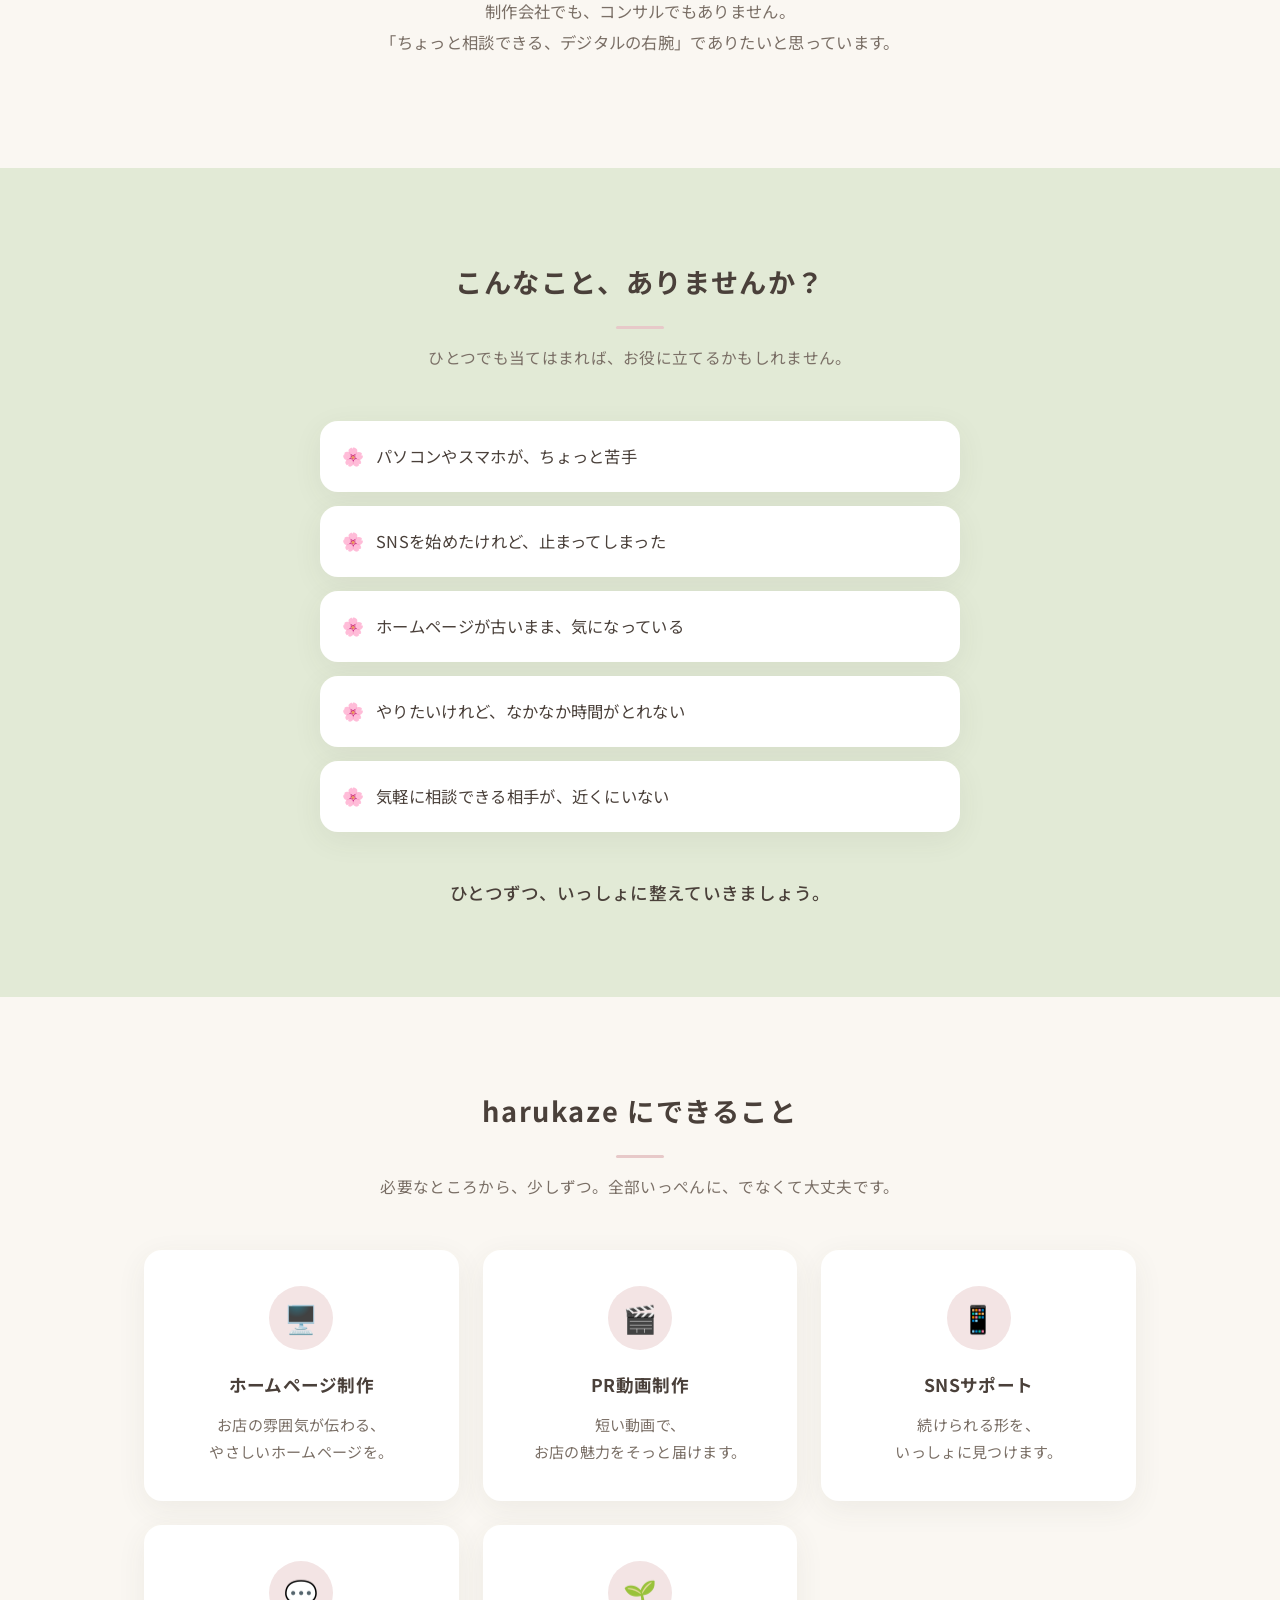
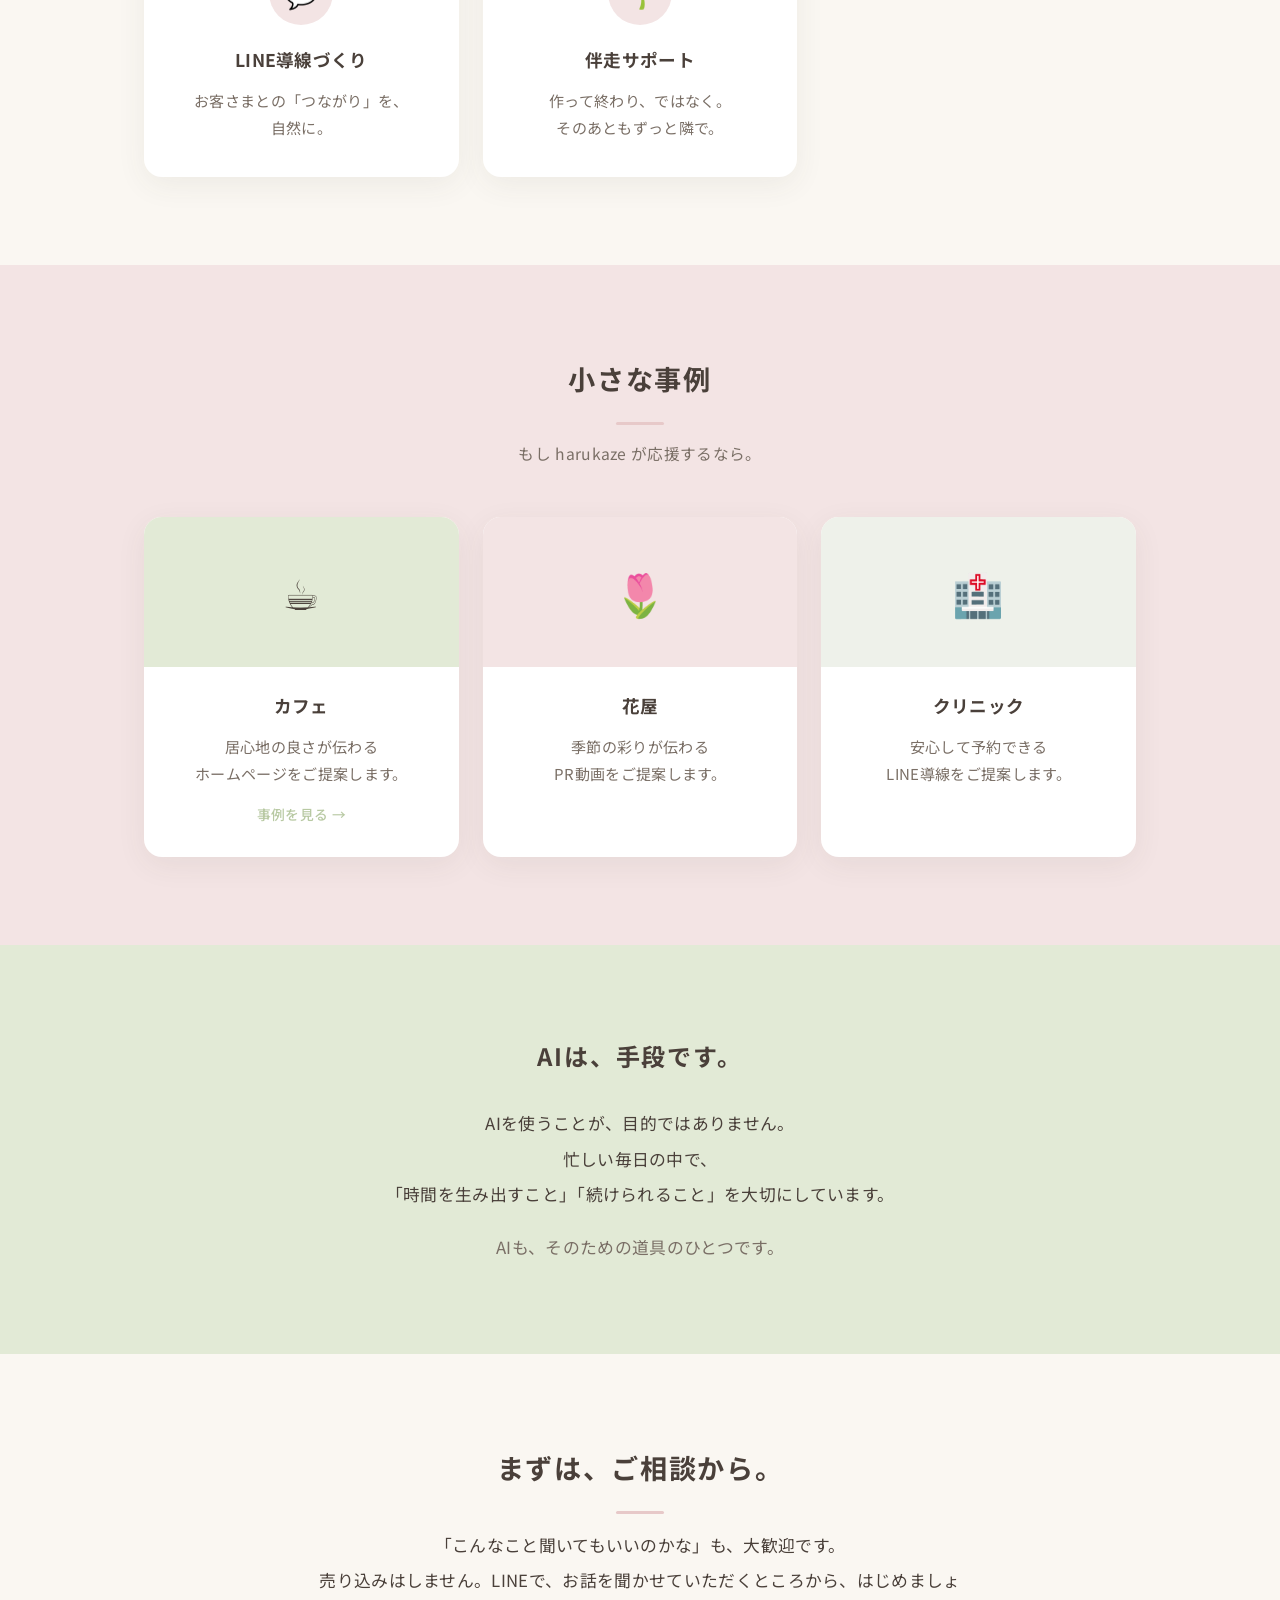
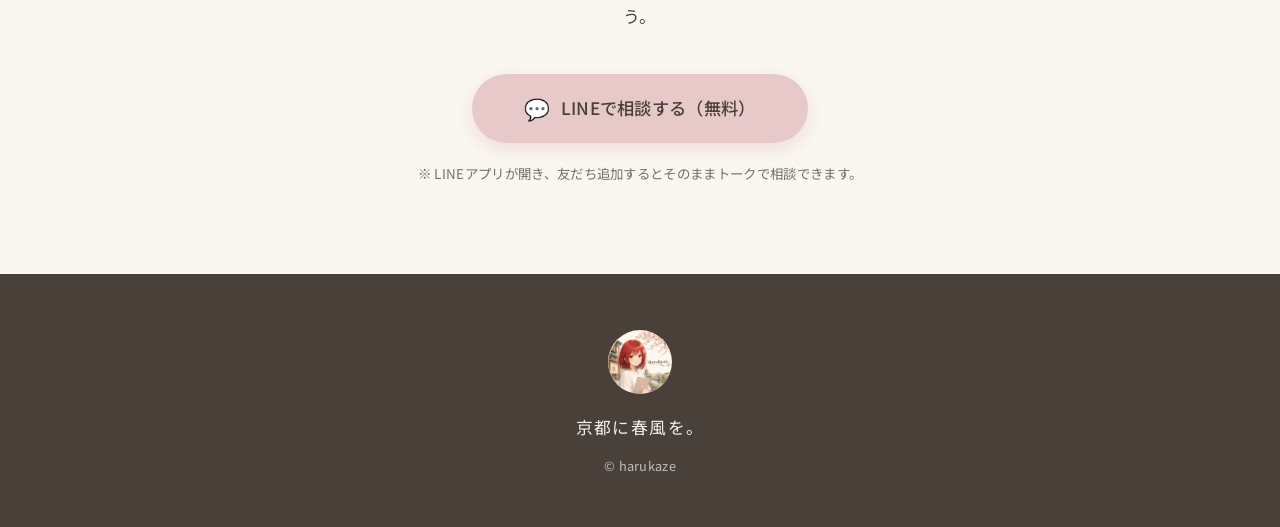
==== commit 8f153581: "カフェ事例ページを追加（架空モデルケース） - works/cafe/ にお店紹介→Before→提案→完成イメージ(CSSモックアップ)→大切にすること→相談導線 - 冒頭にイメージ例の注記を明示 " ====
--- a/website/index.html
+++ b/website/index.html
@@ -8,7 +8,7 @@
 
   <!-- OGP -->
   <meta property="og:title" content="harukaze｜京都に春風を。" />
-  <meta property="og:description" content="小さな挑戦に、そっと寄り添うデジタルの右腕に。" />
+  <meta property="og:description" content="小さな挑戦に、そっと寄り添うデジタルの右腕。" />
   <meta property="og:type" content="website" />
   <meta property="og:image" content="assets/images/hero.png" />
 
@@ -42,7 +42,7 @@
     <!-- ===== ヒーロー ===== -->
     <section class="hero">
       <img src="assets/images/hero.png"
-           alt="京都に春風を。小さな挑戦に、そっと寄り添うデジタルの右腕に。"
+           alt="京都に春風を。小さな挑戦に、そっと寄り添うデジタルの右腕。"
            class="hero-img" />
       <div class="hero-cta">
         <p class="hero-subcopy">
@@ -135,11 +135,12 @@
         <p class="section-sub">もし harukaze が応援するなら。</p>
 
         <div class="work-grid">
-          <article class="work-card">
+          <a class="work-card work-card-link" href="works/cafe/">
             <div class="work-thumb work-thumb-cafe" aria-hidden="true">☕</div>
             <h3>カフェ</h3>
             <p class="work-proposal">居心地の良さが伝わる<br />ホームページをご提案します。</p>
-          </article>
+            <span class="work-more">事例を見る →</span>
+          </a>
           <article class="work-card">
             <div class="work-thumb work-thumb-flower" aria-hidden="true">🌷</div>
             <h3>花屋</h3>
--- a/website/style.css
+++ b/website/style.css
@@ -275,6 +275,22 @@
 .work-thumb-cafe   { background: var(--wakakusa-soft); }
 .work-thumb-flower { background: var(--sakura-soft); }
 .work-thumb-clinic { background: #EEF1EA; }
+.work-card-link {
+  display: block;
+  color: inherit;
+  transition: transform 0.25s ease, box-shadow 0.25s ease;
+}
+.work-card-link:hover {
+  transform: translateY(-4px);
+  box-shadow: 0 14px 36px rgba(74, 64, 58, 0.12);
+}
+.work-more {
+  display: inline-block;
+  margin: 14px 0 4px;
+  font-size: 0.86rem;
+  color: var(--wakakusa);
+  font-weight: 500;
+}
 .work-card h3 { margin: 22px 0 10px; font-size: 1.1rem; }
 .work-proposal {
   margin: 0;
@@ -354,6 +370,186 @@
 }
 .btn-icon { font-size: 1.2em; line-height: 1; }
 
+/* ===========================================================
+   事例ページ（works/cafe など）
+   =========================================================== */
+.case-disclaimer {
+  max-width: var(--maxw);
+  margin: 28px auto 0;
+  padding: 14px 24px;
+  text-align: center;
+  font-size: 0.84rem;
+  color: var(--brown-soft);
+  background: var(--wakakusa-soft);
+  border-radius: var(--radius);
+}
+
+.case-hero {
+  text-align: center;
+  padding: 64px 24px 24px;
+}
+.case-kicker {
+  color: var(--wakakusa);
+  font-weight: 700;
+  letter-spacing: 0.2em;
+  font-size: 0.82rem;
+  margin: 0 0 18px;
+}
+.case-title {
+  font-size: 2rem;
+  font-weight: 700;
+  line-height: 1.7;
+  letter-spacing: 0.04em;
+  margin: 0 0 18px;
+}
+@media (max-width: 600px) { .case-title { font-size: 1.5rem; } }
+.case-shopname { color: var(--brown-soft); font-size: 0.98rem; margin: 0; }
+
+.case-section { padding: 56px 0; }
+@media (max-width: 600px) { .case-section { padding: 40px 0; } }
+
+.case-h2 {
+  text-align: center;
+  font-size: 1.45rem;
+  font-weight: 700;
+  line-height: 1.7;
+  margin: 0 0 22px;
+  letter-spacing: 0.04em;
+}
+.case-text { font-size: 1.04rem; line-height: 2.1; margin: 0 0 18px; text-align: center; }
+.case-text.soft { color: var(--brown-soft); }
+.case-sub { text-align: center; color: var(--brown-soft); margin: 0 0 40px; }
+
+.case-label {
+  text-align: center;
+  font-weight: 700;
+  letter-spacing: 0.12em;
+  font-size: 0.84rem;
+  margin: 0 0 14px;
+}
+.case-label-before { color: #C98C8C; }
+.case-label-after  { color: var(--wakakusa); }
+
+.case-before { background: var(--sakura-soft); }
+
+.case-list {
+  list-style: none;
+  margin: 0 auto;
+  padding: 0;
+  max-width: 600px;
+  display: flex;
+  flex-direction: column;
+  gap: 12px;
+}
+.case-item {
+  background: var(--card);
+  border-radius: var(--radius);
+  padding: 18px 24px 18px 50px;
+  box-shadow: var(--shadow);
+  position: relative;
+  font-size: 1rem;
+}
+.case-item::before {
+  content: "・";
+  position: absolute;
+  left: 22px;
+  color: #C98C8C;
+  font-weight: 700;
+}
+
+/* 完成イメージ（モックアップ） */
+.mockup {
+  max-width: 720px;
+  margin: 0 auto;
+  border-radius: 14px;
+  overflow: hidden;
+  box-shadow: 0 18px 50px rgba(74, 64, 58, 0.14);
+  background: var(--card);
+}
+.mockup-bar {
+  display: flex;
+  align-items: center;
+  gap: 7px;
+  padding: 11px 16px;
+  background: #EDE7E0;
+}
+.mockup-dot { width: 11px; height: 11px; border-radius: 50%; background: #CABFB4; }
+.mockup-url {
+  margin-left: 12px;
+  font-size: 0.78rem;
+  color: var(--brown-soft);
+  background: #FAF7F2;
+  padding: 3px 14px;
+  border-radius: 999px;
+}
+.mockup-screen { padding: 0; }
+.mockup-hero {
+  text-align: center;
+  padding: 48px 24px 40px;
+  background: linear-gradient(180deg, var(--wakakusa-soft) 0%, var(--bg) 100%);
+}
+.mockup-hero-emoji { font-size: 2.6rem; }
+.mockup-hero-title { font-size: 1.3rem; font-weight: 700; margin: 14px 0 8px; }
+.mockup-hero-sub { color: var(--brown-soft); margin: 0; font-size: 0.92rem; }
+.mockup-cards {
+  display: grid;
+  grid-template-columns: repeat(3, 1fr);
+  gap: 14px;
+  padding: 24px;
+}
+@media (max-width: 520px) { .mockup-cards { grid-template-columns: 1fr; } }
+.mockup-card {
+  background: var(--bg);
+  border-radius: 12px;
+  padding: 22px 12px;
+  text-align: center;
+  font-size: 1.5rem;
+}
+.mockup-card p { margin: 8px 0 0; font-size: 0.86rem; color: var(--brown); }
+
+.case-caption {
+  text-align: center;
+  margin: 18px 0 0;
+  font-size: 0.82rem;
+  color: var(--brown-soft);
+}
+
+/* 大切にすること */
+.case-values { background: var(--bg); }
+.value-grid {
+  display: grid;
+  grid-template-columns: repeat(3, 1fr);
+  gap: 20px;
+}
+@media (max-width: 680px) { .value-grid { grid-template-columns: 1fr; } }
+.value-card {
+  background: var(--card);
+  border-radius: var(--radius);
+  padding: 30px 22px;
+  text-align: center;
+  box-shadow: var(--shadow);
+}
+.value-icon {
+  display: flex;
+  align-items: center;
+  justify-content: center;
+  width: 56px;
+  height: 56px;
+  margin: 0 auto 14px;
+  border-radius: 50%;
+  background: var(--sakura-soft);
+  font-size: 1.5rem;
+  line-height: 1;
+}
+.value-card h3 { margin: 0 0 8px; font-size: 1.02rem; }
+.value-card p { margin: 0; color: var(--brown-soft); font-size: 0.9rem; line-height: 1.8; }
+
+/* 事例ページのCTA */
+.case-cta { background: var(--wakakusa-soft); text-align: center; }
+.case-back { margin: 28px 0 0; }
+.case-back a { color: var(--brown-soft); font-size: 0.9rem; }
+.case-back a:hover { color: var(--brown); }
+
 /* ===== フッター ===== */
 .site-footer {
   text-align: center;
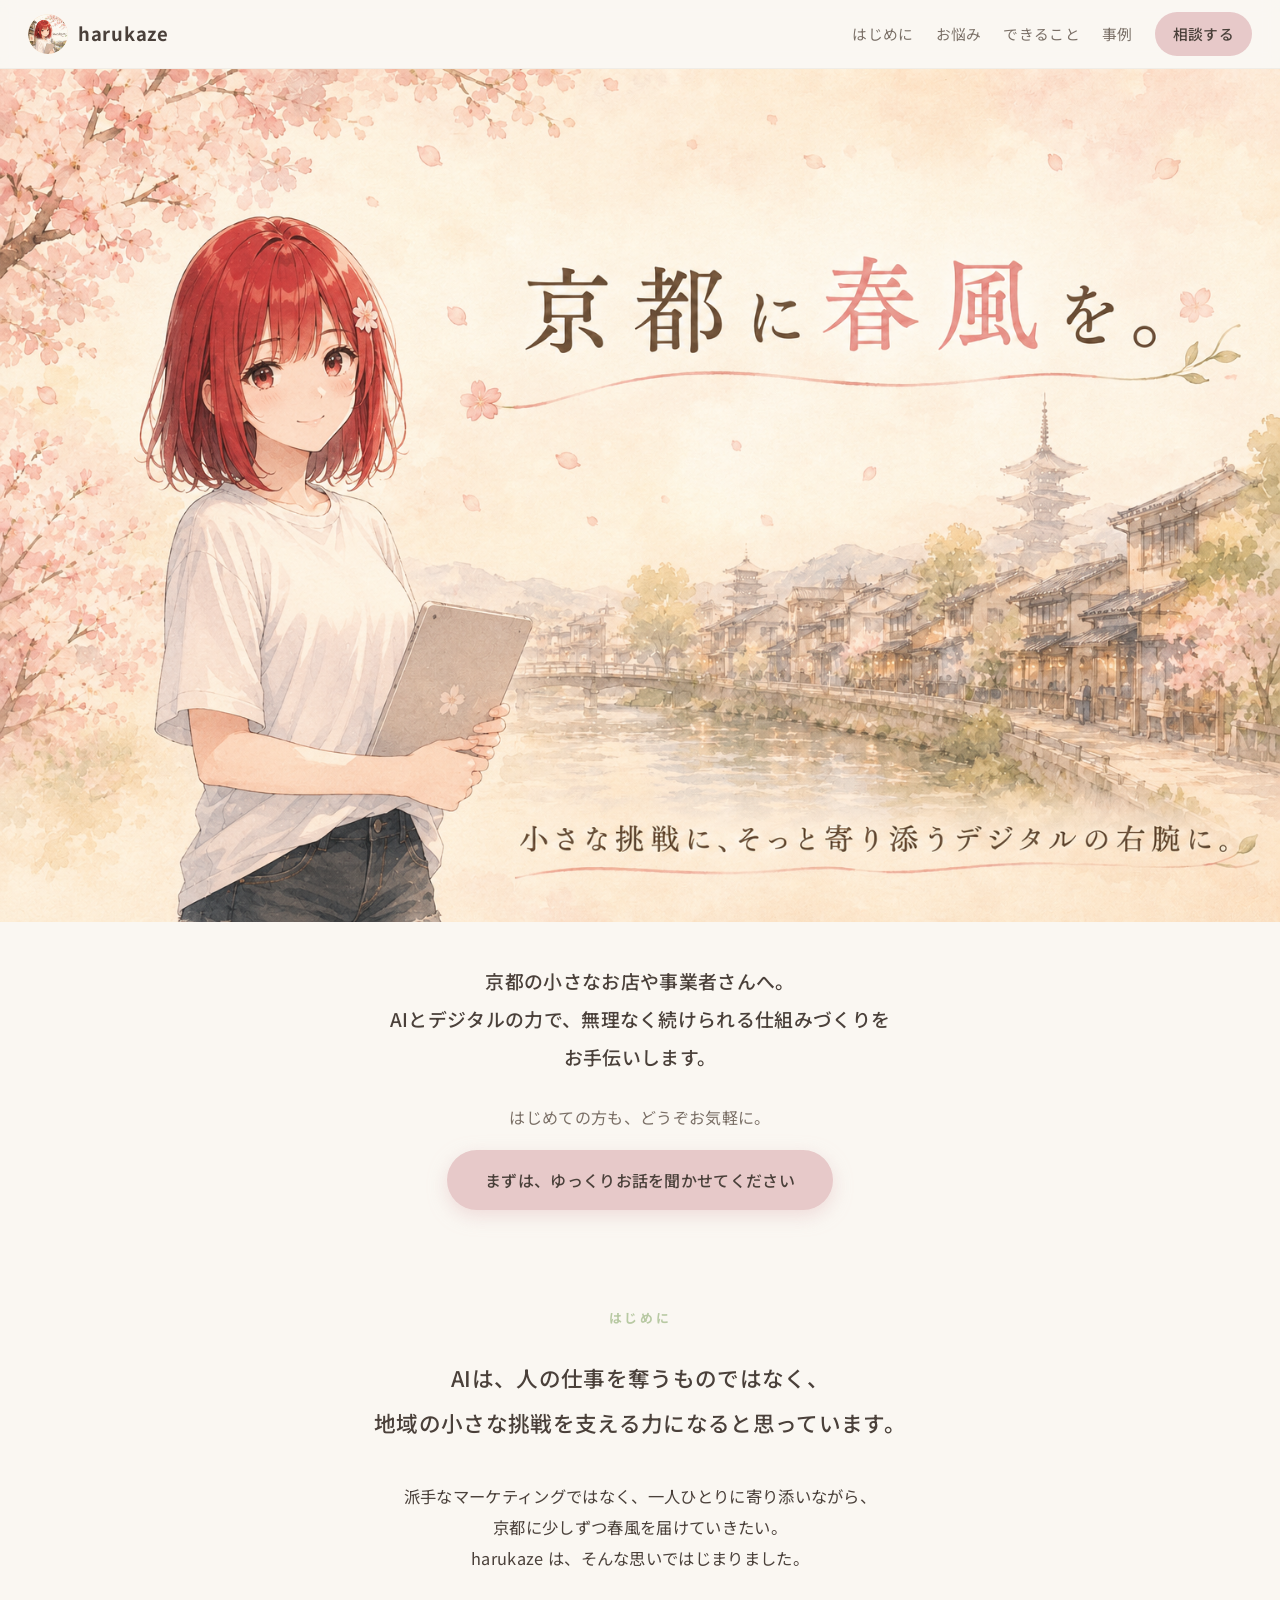
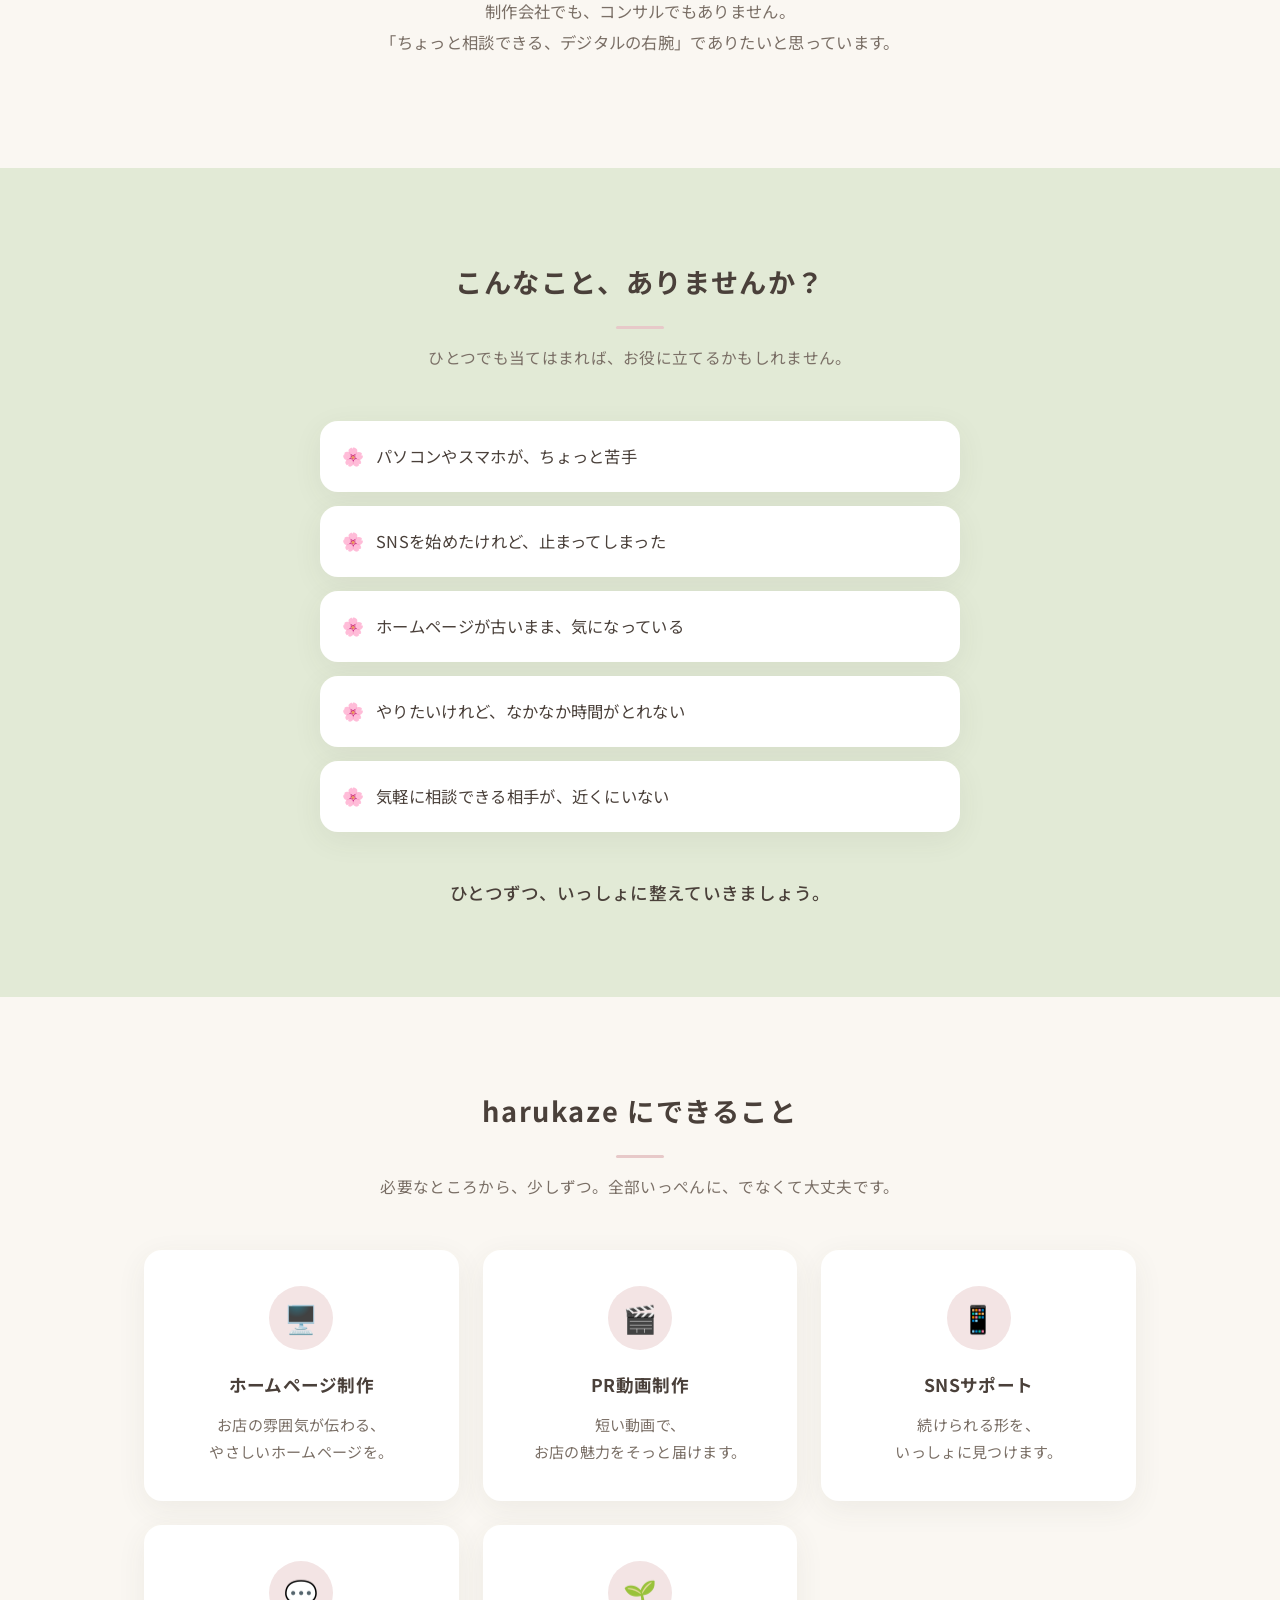
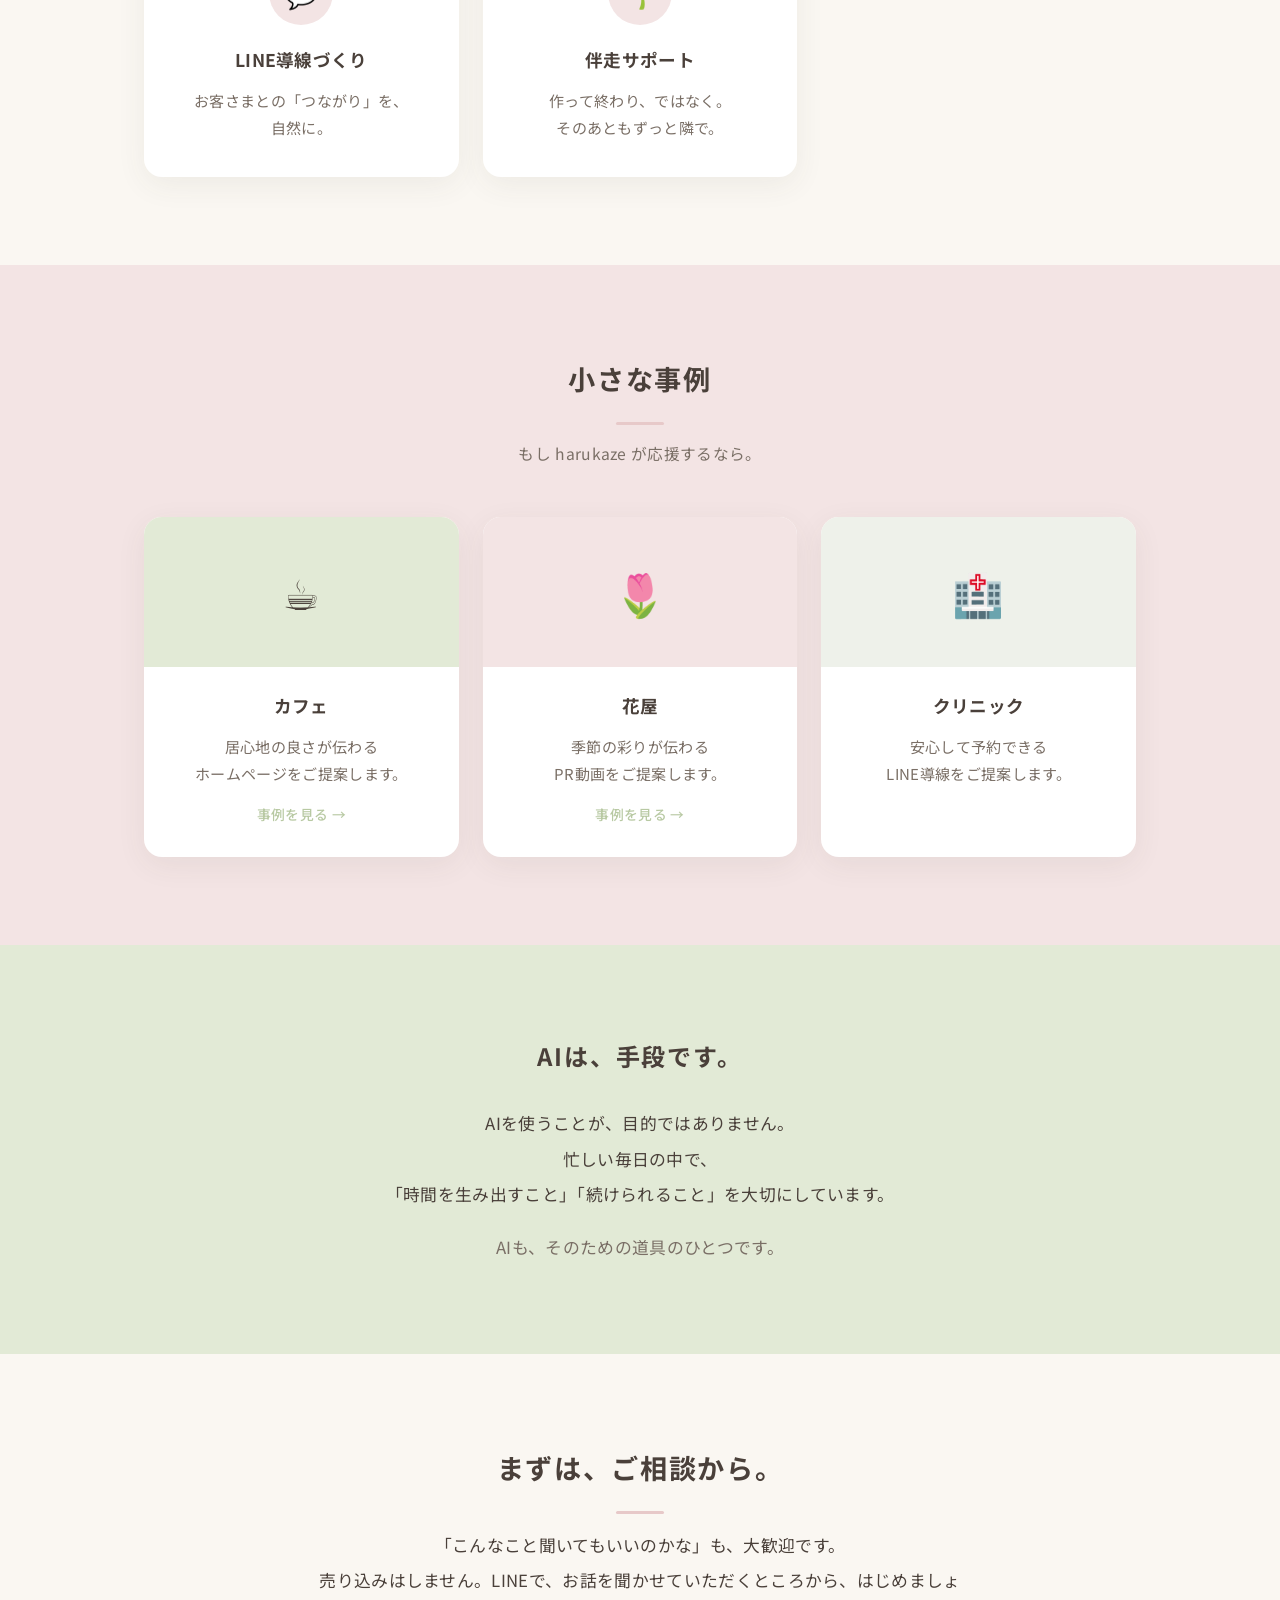
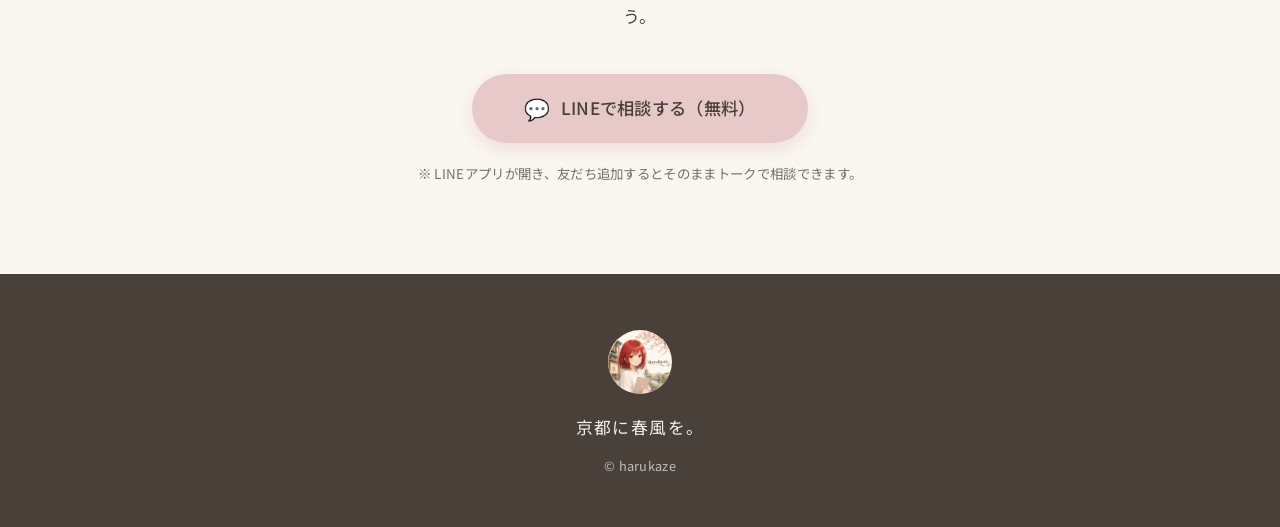
==== commit fb58c340: "花屋の提案事例「花結び」ページを追加（hanamusubi） - 架空の町家花屋をモデルにした提案事例（実在しない旨を明記） - Hero/お店の想い/商品4種/ギャラリー/店舗情報/CTA - ベー" ====
--- a/website/index.html
+++ b/website/index.html
@@ -135,17 +135,18 @@
         <p class="section-sub">もし harukaze が応援するなら。</p>
 
         <div class="work-grid">
-          <a class="work-card work-card-link" href="works/cafe/">
+          <a class="work-card work-card-link" href="cafe-haruakari/">
             <div class="work-thumb work-thumb-cafe" aria-hidden="true">☕</div>
             <h3>カフェ</h3>
             <p class="work-proposal">居心地の良さが伝わる<br />ホームページをご提案します。</p>
             <span class="work-more">事例を見る →</span>
           </a>
-          <article class="work-card">
+          <a class="work-card work-card-link" href="hanamusubi/">
             <div class="work-thumb work-thumb-flower" aria-hidden="true">🌷</div>
             <h3>花屋</h3>
             <p class="work-proposal">季節の彩りが伝わる<br />PR動画をご提案します。</p>
-          </article>
+            <span class="work-more">事例を見る →</span>
+          </a>
           <article class="work-card">
             <div class="work-thumb work-thumb-clinic" aria-hidden="true">🏥</div>
             <h3>クリニック</h3>
--- a/website/style.css
+++ b/website/style.css
@@ -550,6 +550,424 @@
 .case-back a { color: var(--brown-soft); font-size: 0.9rem; }
 .case-back a:hover { color: var(--brown); }
 
+/* ===========================================================
+   珈琲 春灯 提案事例ページ（cafe-haruakari）
+   =========================================================== */
+.cafe-hero-photo {
+  width: 100%;
+  height: clamp(220px, 42vw, 460px);
+  overflow: hidden;
+}
+.cafe-hero-photo img {
+  width: 100%;
+  height: 100%;
+  object-fit: cover;
+  display: block;
+}
+.haru-hero {
+  text-align: center;
+  padding: 40px 24px 20px;
+  background: linear-gradient(180deg, var(--sakura-soft) 0%, var(--bg) 100%);
+}
+.haru-hero-emoji { font-size: 2.8rem; margin: 0 0 8px; }
+.haru-hero-title {
+  font-size: 2.1rem;
+  font-weight: 700;
+  letter-spacing: 0.1em;
+  margin: 0 0 22px;
+}
+.haru-hero-yomi {
+  display: block;
+  font-size: 0.78rem;
+  font-weight: 400;
+  letter-spacing: 0.25em;
+  color: var(--brown-soft);
+  margin-top: 8px;
+}
+.haru-hero-lead { font-size: 1.2rem; font-weight: 500; line-height: 2; margin: 0 0 10px; }
+.haru-hero-sub  { color: var(--brown-soft); margin: 0; }
+@media (max-width: 600px) {
+  .haru-hero-title { font-size: 1.6rem; }
+  .haru-hero-lead { font-size: 1.05rem; }
+}
+
+/* Story — オーナーカード */
+.owner-card {
+  display: flex;
+  align-items: center;
+  gap: 20px;
+  max-width: 560px;
+  margin: 40px auto 0;
+  background: var(--card);
+  border-radius: var(--radius);
+  padding: 26px 28px;
+  box-shadow: var(--shadow);
+  text-align: left;
+}
+.owner-icon {
+  flex: 0 0 auto;
+  width: 64px;
+  height: 64px;
+  border-radius: 50%;
+  background: var(--wakakusa-soft);
+  display: flex;
+  align-items: center;
+  justify-content: center;
+  font-size: 1.8rem;
+}
+.owner-photo {
+  flex: 0 0 auto;
+  width: 72px;
+  height: 72px;
+  border-radius: 50%;
+  object-fit: cover;
+  box-shadow: 0 2px 10px rgba(74, 64, 58, 0.12);
+}
+.owner-body h3 { margin: 0 0 8px; font-size: 1.02rem; }
+.owner-body p { margin: 0; color: var(--brown-soft); font-size: 0.92rem; line-height: 1.9; }
+@media (max-width: 480px) {
+  .owner-card { flex-direction: column; text-align: center; }
+}
+
+/* Menu */
+.haru-menu-section { background: var(--bg); }
+.menu-grid {
+  display: grid;
+  grid-template-columns: repeat(3, 1fr);
+  gap: 28px;
+  max-width: 880px;
+  margin: 0 auto;
+}
+@media (max-width: 760px) { .menu-grid { grid-template-columns: 1fr; gap: 22px; } }
+.menu-cat {
+  font-size: 1.05rem;
+  margin: 0 0 14px;
+  padding-bottom: 10px;
+  border-bottom: 2px solid var(--sakura);
+}
+.menu-col ul { list-style: none; margin: 0; padding: 0; }
+.menu-col li {
+  display: flex;
+  justify-content: space-between;
+  gap: 12px;
+  padding: 9px 0;
+  font-size: 0.96rem;
+  border-bottom: 1px dashed rgba(74, 64, 58, 0.12);
+}
+.menu-price { color: var(--brown-soft); white-space: nowrap; }
+
+/* Gallery */
+.gallery-grid {
+  display: grid;
+  grid-template-columns: repeat(3, 1fr);
+  gap: 16px;
+  max-width: 880px;
+  margin: 0 auto;
+}
+@media (max-width: 760px) { .gallery-grid { grid-template-columns: repeat(2, 1fr); } }
+.gallery-item {
+  position: relative;
+  aspect-ratio: 4 / 3;
+  border-radius: 14px;
+  overflow: hidden;
+  margin: 0;
+  box-shadow: var(--shadow);
+}
+.gallery-item img {
+  width: 100%;
+  height: 100%;
+  object-fit: cover;
+  display: block;
+  transition: transform 0.4s ease;
+}
+.gallery-item:hover img { transform: scale(1.04); }
+.gallery-item figcaption {
+  position: absolute;
+  left: 0;
+  right: 0;
+  bottom: 0;
+  padding: 18px 12px 9px;
+  font-size: 0.78rem;
+  color: #fff;
+  letter-spacing: 0.06em;
+  background: linear-gradient(180deg, rgba(74, 64, 58, 0) 0%, rgba(74, 64, 58, 0.6) 100%);
+}
+
+/* Access */
+.haru-access-section { background: var(--bg); }
+.access-list {
+  max-width: 520px;
+  margin: 0 auto;
+  background: var(--card);
+  border-radius: var(--radius);
+  padding: 12px 28px;
+  box-shadow: var(--shadow);
+}
+.access-row {
+  display: flex;
+  gap: 16px;
+  padding: 16px 0;
+  border-bottom: 1px dashed rgba(74, 64, 58, 0.12);
+}
+.access-row:last-child { border-bottom: none; }
+.access-row dt {
+  flex: 0 0 84px;
+  font-weight: 700;
+  color: var(--wakakusa);
+  font-size: 0.92rem;
+}
+.access-row dd { margin: 0; font-size: 0.96rem; }
+
+/* harukaze 提案 */
+.case-proposal { background: var(--wakakusa-soft); }
+.ba-grid {
+  display: flex;
+  align-items: stretch;
+  justify-content: center;
+  gap: 16px;
+  max-width: 720px;
+  margin: 0 auto 48px;
+}
+.ba-card {
+  flex: 1;
+  background: var(--card);
+  border-radius: var(--radius);
+  padding: 26px 20px;
+  text-align: center;
+  box-shadow: var(--shadow);
+}
+.ba-label {
+  font-weight: 700;
+  letter-spacing: 0.12em;
+  font-size: 0.8rem;
+  margin: 0 0 12px;
+}
+.ba-before .ba-label { color: #C98C8C; }
+.ba-after  .ba-label { color: var(--wakakusa); }
+.ba-text { margin: 0; font-size: 0.98rem; line-height: 1.8; }
+.ba-arrow {
+  display: flex;
+  align-items: center;
+  font-size: 1.6rem;
+  color: var(--brown-soft);
+}
+@media (max-width: 560px) {
+  .ba-grid { flex-direction: column; gap: 10px; }
+  .ba-arrow { transform: rotate(90deg); justify-content: center; }
+}
+
+.proposal-grid {
+  display: grid;
+  grid-template-columns: repeat(3, 1fr);
+  gap: 20px;
+  max-width: 920px;
+  margin: 0 auto;
+}
+@media (max-width: 820px) { .proposal-grid { grid-template-columns: repeat(2, 1fr); } }
+@media (max-width: 520px) { .proposal-grid { grid-template-columns: 1fr; } }
+.proposal-card {
+  position: relative;
+  background: var(--card);
+  border-radius: var(--radius);
+  padding: 30px 22px 24px;
+  text-align: center;
+  box-shadow: var(--shadow);
+}
+.proposal-no {
+  position: absolute;
+  top: 14px;
+  left: 18px;
+  font-size: 0.78rem;
+  font-weight: 700;
+  letter-spacing: 0.1em;
+  color: var(--sakura);
+}
+.proposal-icon {
+  display: flex;
+  align-items: center;
+  justify-content: center;
+  width: 58px;
+  height: 58px;
+  margin: 6px auto 14px;
+  border-radius: 50%;
+  background: var(--sakura-soft);
+  font-size: 1.5rem;
+  line-height: 1;
+}
+.proposal-card h3 { margin: 0 0 10px; font-size: 1.02rem; }
+.proposal-card p { margin: 0; color: var(--brown-soft); font-size: 0.9rem; line-height: 1.8; }
+
+/* ===========================================================
+   花結び 提案事例ページ（hanamusubi）
+   ベージュ / くすみピンク / 若草 / 木目
+   =========================================================== */
+.hana { --mincho:"Shippori Mincho", serif; }
+.hana .hana-title,
+.hana .hana-h2,
+.hana .hana-message { font-family: var(--mincho); }
+
+/* Hero */
+.hana-hero {
+  display: grid;
+  grid-template-columns: 1fr 1fr;
+  align-items: stretch;
+  gap: 0;
+}
+@media (max-width: 760px) { .hana-hero { grid-template-columns: 1fr; } }
+.hana-hero-photo {
+  min-height: 360px;
+  background: linear-gradient(160deg, var(--sakura-soft) 0%, var(--wakakusa-soft) 100%);
+  display: flex;
+  flex-direction: column;
+  align-items: center;
+  justify-content: center;
+  gap: 10px;
+}
+.hana-ph-emoji { font-size: 2.4rem; line-height: 1; }
+.hana-ph-note { font-size: 0.78rem; color: var(--brown-soft); }
+.hana-hero-body {
+  padding: 56px 40px;
+  display: flex;
+  flex-direction: column;
+  justify-content: center;
+  align-items: flex-start;
+}
+@media (max-width: 760px) {
+  .hana-hero-body { padding: 44px 24px; align-items: center; text-align: center; }
+  .hana-hero-photo { min-height: 240px; }
+}
+.hana-kicker {
+  color: var(--wakakusa);
+  font-weight: 700;
+  letter-spacing: 0.18em;
+  font-size: 0.8rem;
+  margin: 0 0 16px;
+}
+.hana-title {
+  font-size: 2.2rem;
+  font-weight: 700;
+  letter-spacing: 0.1em;
+  line-height: 1.5;
+  margin: 0 0 18px;
+}
+@media (max-width: 600px) { .hana-title { font-size: 1.7rem; } }
+.hana-lead { font-size: 1.02rem; line-height: 2; color: var(--brown-soft); margin: 0 0 28px; }
+
+/* セクション共通 */
+.hana-section { padding: 72px 0; }
+@media (max-width: 600px) { .hana-section { padding: 52px 0; } }
+.hana-section-kicker {
+  text-align: center;
+  color: var(--wakakusa);
+  font-weight: 700;
+  letter-spacing: 0.2em;
+  font-size: 0.78rem;
+  margin: 0 0 14px;
+}
+.hana-h2 {
+  text-align: center;
+  font-size: 1.6rem;
+  font-weight: 700;
+  letter-spacing: 0.06em;
+  margin: 0 0 36px;
+}
+.hana-text { text-align: center; font-size: 1.02rem; line-height: 2.1; margin: 0 0 18px; text-wrap: balance; }
+.hana-text.soft { color: var(--brown-soft); }
+
+/* お店の想い */
+.hana-story { background: var(--bg); }
+.hana-message {
+  text-align: center;
+  font-size: 1.5rem;
+  font-weight: 600;
+  line-height: 2;
+  letter-spacing: 0.06em;
+  margin: 0 0 30px;
+}
+@media (max-width: 600px) { .hana-message { font-size: 1.2rem; } }
+
+/* 商品紹介 */
+.hana-products {
+  display: grid;
+  grid-template-columns: repeat(4, 1fr);
+  gap: 22px;
+}
+@media (max-width: 860px) { .hana-products { grid-template-columns: repeat(2, 1fr); } }
+@media (max-width: 480px) { .hana-products { grid-template-columns: 1fr; } }
+.hana-product {
+  background: var(--card);
+  border-radius: 20px;
+  overflow: hidden;
+  box-shadow: var(--shadow);
+  text-align: center;
+  padding-bottom: 22px;
+  transition: transform 0.3s ease, box-shadow 0.3s ease;
+}
+.hana-product:hover { transform: translateY(-4px); box-shadow: 0 14px 36px rgba(74,64,58,.1); }
+.hana-product-img {
+  height: 130px;
+  display: flex;
+  align-items: center;
+  justify-content: center;
+  font-size: 2.4rem;
+  background: var(--sakura-soft);
+}
+.hana-product:nth-child(2n) .hana-product-img { background: var(--wakakusa-soft); }
+.hana-product h3 { margin: 20px 0 8px; font-size: 1.05rem; }
+.hana-product p { margin: 0; padding: 0 18px; font-size: 0.9rem; color: var(--brown-soft); line-height: 1.8; }
+
+/* ギャラリー */
+.hana-gallery-section { background: var(--bg); }
+.hana-gallery {
+  display: grid;
+  grid-template-columns: repeat(3, 1fr);
+  gap: 16px;
+}
+@media (max-width: 760px) { .hana-gallery { grid-template-columns: repeat(2, 1fr); } }
+.hana-gitem {
+  aspect-ratio: 1 / 1;
+  margin: 0;
+  border-radius: 18px;
+  background: var(--wakakusa-soft);
+  display: flex;
+  flex-direction: column;
+  align-items: center;
+  justify-content: center;
+  gap: 10px;
+}
+.hana-gitem:nth-child(2n) { background: var(--sakura-soft); }
+.hana-gitem figcaption { font-size: 0.82rem; color: var(--brown-soft); }
+
+/* 店舗情報 */
+.hana-info {
+  max-width: 520px;
+  margin: 0 auto;
+  background: var(--card);
+  border-radius: 20px;
+  padding: 12px 28px;
+  box-shadow: var(--shadow);
+}
+.hana-info-row {
+  display: flex;
+  gap: 16px;
+  padding: 16px 0;
+  border-bottom: 1px dashed rgba(74,64,58,.12);
+}
+.hana-info-row:last-child { border-bottom: none; }
+.hana-info-row dt { flex: 0 0 88px; font-weight: 700; color: var(--wakakusa); font-size: 0.92rem; }
+.hana-info-row dd { margin: 0; font-size: 0.98rem; }
+
+/* CTA */
+.hana-cta { background: var(--wakakusa-soft); text-align: center; }
+
+/* 花結びボタン */
+.btn-hana {
+  background: var(--sakura);
+  color: var(--brown);
+  box-shadow: 0 6px 18px rgba(231,201,201,.6);
+}
+.btn-hana:hover { transform: translateY(-2px); background: #e0bcbc; }
+
 /* ===== フッター ===== */
 .site-footer {
   text-align: center;
